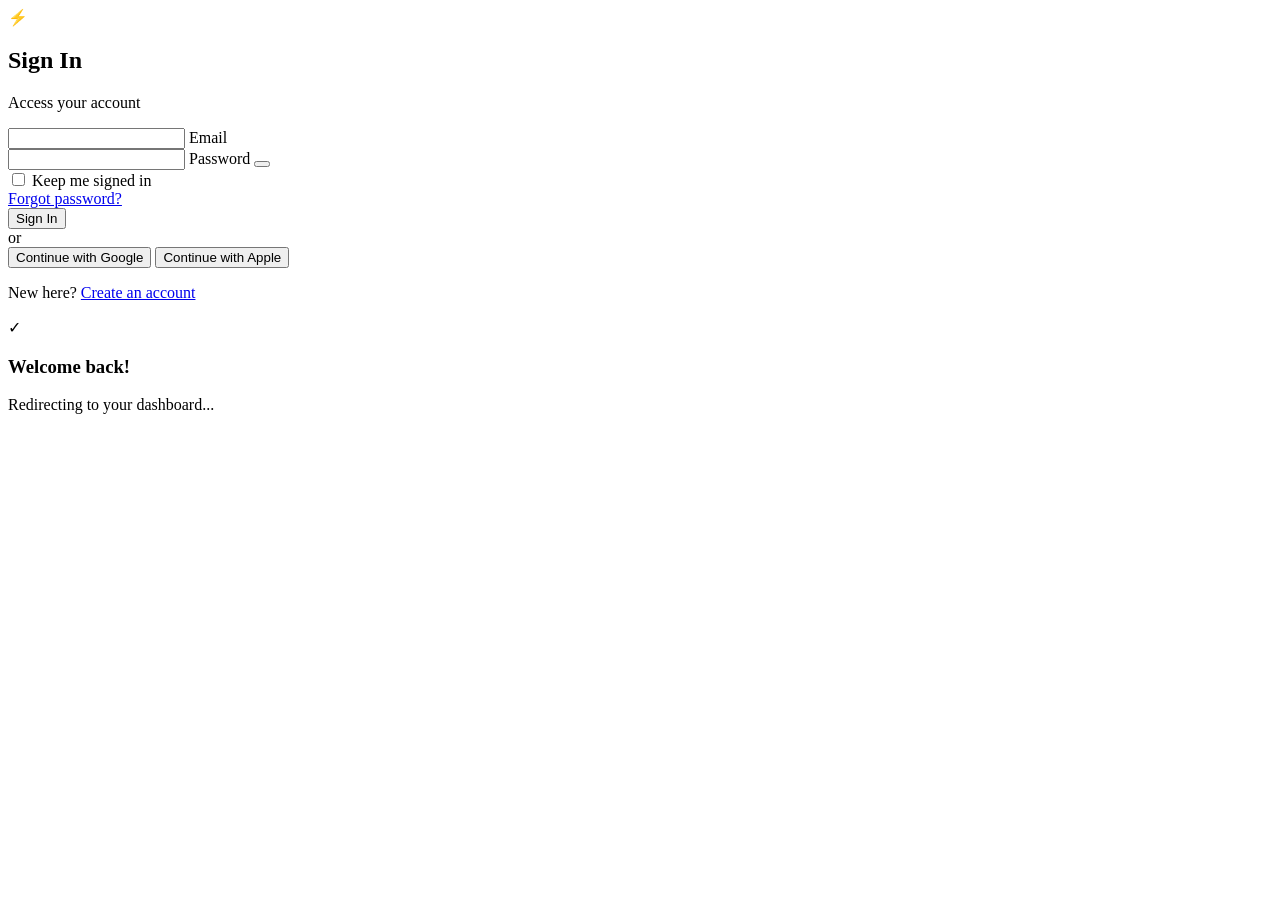
==== login/index.html @ f65e3085 "Create index.html" ====
<!DOCTYPE html>
<html lang="en">
<head>
    <meta charset="UTF-8">
    <meta name="viewport" content="width=device-width, initial-scale=1.0">
    <title>Neon Minimalist Login Form</title>
    <link rel="stylesheet" href="style.css">
</head>
<body>
    <div class="login-container">
        <div class="login-card">
            <div class="login-header">
                <div class="logo-icon">⚡</div>
                <h2>Sign In</h2>
                <p>Access your account</p>
            </div>
            
            <form class="login-form" id="loginForm" novalidate>
                <div class="form-group">
                    <div class="input-wrapper">
                        <input type="email" id="email" name="email" required autocomplete="email">
                        <label for="email">Email</label>
                        <span class="input-line"></span>
                    </div>
                    <span class="error-message" id="emailError"></span>
                </div>

                <div class="form-group">
                    <div class="input-wrapper password-wrapper">
                        <input type="password" id="password" name="password" required autocomplete="current-password">
                        <label for="password">Password</label>
                        <button type="button" class="password-toggle" id="passwordToggle" aria-label="Toggle password visibility">
                            <span class="toggle-icon"></span>
                        </button>
                        <span class="input-line"></span>
                    </div>
                    <span class="error-message" id="passwordError"></span>
                </div>

                <div class="form-options">
                    <div class="remember-wrapper">
                        <input type="checkbox" id="remember" name="remember">
                        <label for="remember" class="checkbox-label">
                            <span class="custom-checkbox"></span>
                            Keep me signed in
                        </label>
                    </div>
                    <a href="#" class="forgot-password">Forgot password?</a>
                </div>

                <button type="submit" class="login-btn btn">
                    <span class="btn-text">Sign In</span>
                    <span class="btn-loader"></span>
                    <span class="btn-glow"></span>
                </button>
            </form>

            <div class="divider">
                <span>or</span>
            </div>

            <div class="social-login">
                <button type="button" class="social-btn google-btn">
                    <span class="social-icon google-icon"></span>
                    <span>Continue with Google</span>
                </button>
                <button type="button" class="social-btn apple-btn">
                    <span class="social-icon apple-icon"></span>
                    <span>Continue with Apple</span>
                </button>
            </div>

            <div class="signup-link">
                <p>New here? <a href="#">Create an account</a></p>
            </div>

            <div class="success-message" id="successMessage">
                <div class="success-icon">✓</div>
                <h3>Welcome back!</h3>
                <p>Redirecting to your dashboard...</p>
            </div>
        </div>
        
        <div class="background-effects">
            <div class="glow-orb glow-orb-1"></div>
            <div class="glow-orb glow-orb-2"></div>
            <div class="glow-orb glow-orb-3"></div>
        </div>
    </div>

    <script src="../../shared/js/form-utils.js"></script>
    <script src="script.js"></script>
</body>
</html>
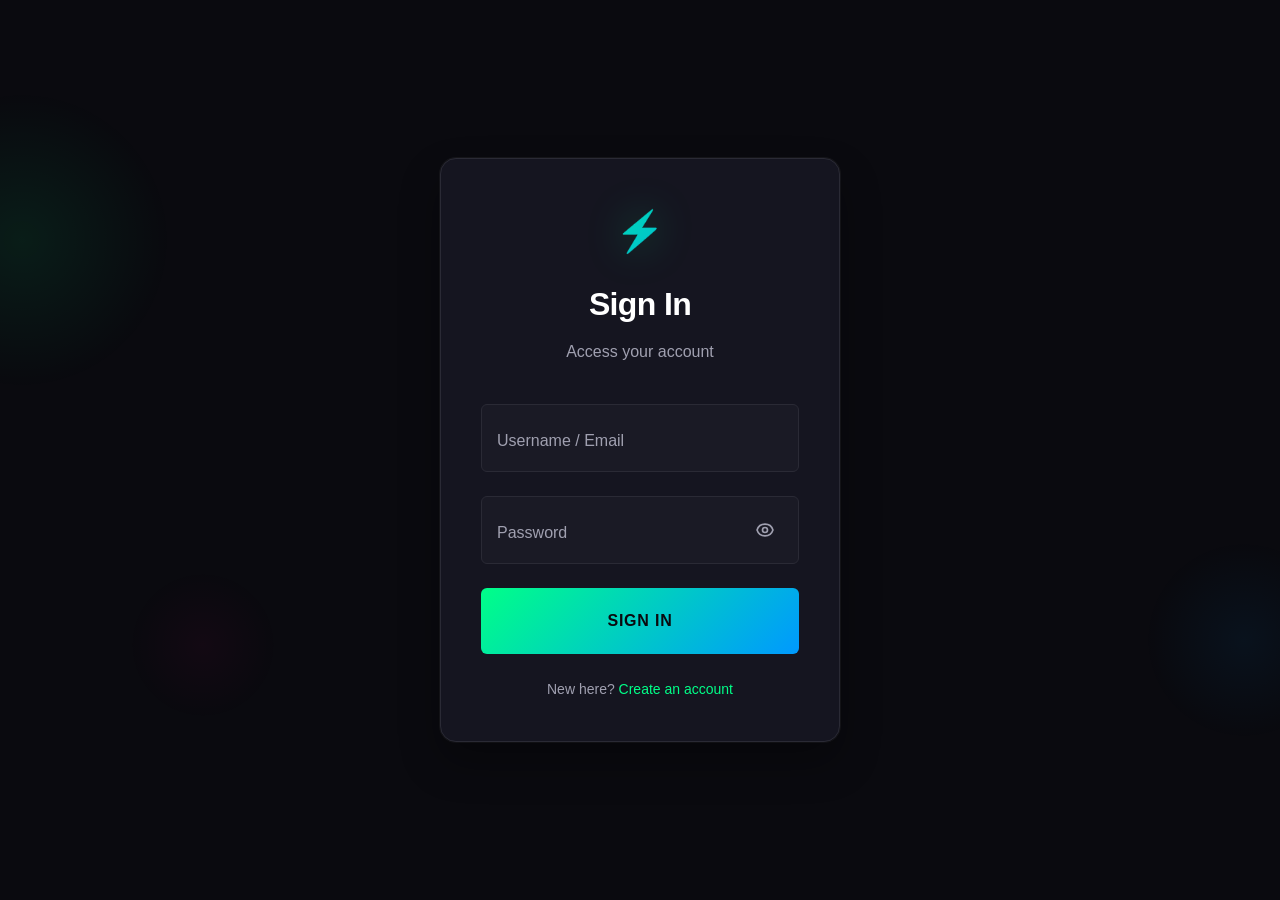
==== commit d94c75fe: "Update index.html" ====
--- a/login/index.html
+++ b/login/index.html
@@ -3,81 +3,104 @@
 <head>
     <meta charset="UTF-8">
     <meta name="viewport" content="width=device-width, initial-scale=1.0">
-    <title>Neon Minimalist Login Form</title>
+    <title>Neon Minimalist Login & Register Form</title>
     <link rel="stylesheet" href="style.css">
 </head>
 <body>
     <div class="login-container">
         <div class="login-card">
-            <div class="login-header">
-                <div class="logo-icon">⚡</div>
-                <h2>Sign In</h2>
-                <p>Access your account</p>
-            </div>
             
-            <form class="login-form" id="loginForm" novalidate>
-                <div class="form-group">
-                    <div class="input-wrapper">
-                        <input type="email" id="email" name="email" required autocomplete="email">
-                        <label for="email">Email</label>
-                        <span class="input-line"></span>
+            <div id="loginSection">
+                <div class="login-header">
+                    <div class="logo-icon">⚡</div>
+                    <h2>Sign In</h2>
+                    <p>Access your account</p>
+                </div>
+                
+                <form class="login-form" id="loginForm" novalidate>
+                    <div class="form-group">
+                        <div class="input-wrapper">
+                            <input type="text" id="email" name="email" required autocomplete="username">
+                            <label for="email">Username / Email</label>
+                            <span class="input-line"></span>
+                        </div>
                     </div>
-                    <span class="error-message" id="emailError"></span>
+
+                    <div class="form-group">
+                        <div class="input-wrapper password-wrapper">
+                            <input type="password" id="password" name="password" required autocomplete="current-password">
+                            <label for="password">Password</label>
+                            <button type="button" class="password-toggle" id="passwordToggle" aria-label="Toggle password visibility">
+                                <span class="toggle-icon"></span>
+                            </button>
+                            <span class="input-line"></span>
+                        </div>
+                    </div>
+
+                    <div id="loginAlert" style="color: #FF2E93; font-size: 0.9rem; margin-bottom: 15px; display: none; font-weight: bold;"></div>
+
+                    <button type="submit" class="login-btn">
+                        <span class="btn-text">Sign In</span>
+                        <span class="btn-loader"></span>
+                        <span class="btn-glow"></span>
+                    </button>
+                </form>
+
+                <div class="signup-link">
+                    <p>New here? <a href="#" onclick="switchForm('register')">Create an account</a></p>
                 </div>
-
-                <div class="form-group">
-                    <div class="input-wrapper password-wrapper">
-                        <input type="password" id="password" name="password" required autocomplete="current-password">
-                        <label for="password">Password</label>
-                        <button type="button" class="password-toggle" id="passwordToggle" aria-label="Toggle password visibility">
-                            <span class="toggle-icon"></span>
-                        </button>
-                        <span class="input-line"></span>
-                    </div>
-                    <span class="error-message" id="passwordError"></span>
-                </div>
-
-                <div class="form-options">
-                    <div class="remember-wrapper">
-                        <input type="checkbox" id="remember" name="remember">
-                        <label for="remember" class="checkbox-label">
-                            <span class="custom-checkbox"></span>
-                            Keep me signed in
-                        </label>
-                    </div>
-                    <a href="#" class="forgot-password">Forgot password?</a>
-                </div>
-
-                <button type="submit" class="login-btn btn">
-                    <span class="btn-text">Sign In</span>
-                    <span class="btn-loader"></span>
-                    <span class="btn-glow"></span>
-                </button>
-            </form>
-
-            <div class="divider">
-                <span>or</span>
             </div>
 
-            <div class="social-login">
-                <button type="button" class="social-btn google-btn">
-                    <span class="social-icon google-icon"></span>
-                    <span>Continue with Google</span>
-                </button>
-                <button type="button" class="social-btn apple-btn">
-                    <span class="social-icon apple-icon"></span>
-                    <span>Continue with Apple</span>
-                </button>
-            </div>
+            <div id="registerSection" style="display: none;">
+                <div class="login-header">
+                    <div class="logo-icon">✨</div>
+                    <h2>Register</h2>
+                    <p>Create your cyber account</p>
+                </div>
+                
+                <form class="login-form" id="registerForm" novalidate>
+                    <div class="form-group">
+                        <div class="input-wrapper">
+                            <input type="text" id="regUsername" required autocomplete="off">
+                            <label for="regUsername">Username</label>
+                            <span class="input-line"></span>
+                        </div>
+                    </div>
 
-            <div class="signup-link">
-                <p>New here? <a href="#">Create an account</a></p>
+                    <div class="form-group">
+                        <div class="input-wrapper">
+                            <input type="email" id="regEmail" required autocomplete="off">
+                            <label for="regEmail">Email Address</label>
+                            <span class="input-line"></span>
+                        </div>
+                    </div>
+
+                    <div class="form-group">
+                        <div class="input-wrapper password-wrapper">
+                            <input type="password" id="regPassword" required autocomplete="off">
+                            <label for="regPassword">Password</label>
+                            <span class="input-line"></span>
+                        </div>
+                    </div>
+
+                    <div id="registerAlert" style="color: #FF2E93; font-size: 0.9rem; margin-bottom: 15px; display: none; font-weight: bold;"></div>
+
+                    <button type="submit" class="login-btn" style="background: linear-gradient(135deg, #00B2FF 0%, #0022FF 100%); box-shadow: 0 0 20px rgba(0, 178, 255, 0.4);">
+                        <span class="btn-text">Create Account</span>
+                        <span class="btn-loader"></span>
+                        <span class="btn-glow" style="background: rgba(0, 178, 255, 0.6);"></span>
+                    </button>
+                </form>
+
+                <div class="signup-link">
+                    <p>Already have an account? <a href="#" onclick="switchForm('login')">Sign In instead</a></p>
+                </div>
             </div>
 
             <div class="success-message" id="successMessage">
                 <div class="success-icon">✓</div>
-                <h3>Welcome back!</h3>
-                <p>Redirecting to your dashboard...</p>
+                <h3 id="successTitle">Welcome back!</h3>
+                <p id="successSub">Redirecting to your dashboard...</p>
             </div>
         </div>
         
@@ -88,7 +111,6 @@
         </div>
     </div>
 
-    <script src="../../shared/js/form-utils.js"></script>
     <script src="script.js"></script>
 </body>
-</html>
+</html>
--- a/login/style.css
+++ b/login/style.css
@@ -0,0 +1,636 @@
+/* Neon Minimalist Login Form - Complete & Self-Contained */
+
+* {
+    margin: 0;
+    padding: 0;
+    box-sizing: border-box;
+}
+
+body {
+    font-family: 'Inter', -apple-system, BlinkMacSystemFont, 'Segoe UI', Roboto, sans-serif;
+    background: #0a0a0f;
+    min-height: 100vh;
+    display: flex;
+    align-items: center;
+    justify-content: center;
+    padding: 20px;
+    line-height: 1.6;
+    overflow: hidden;
+}
+
+.login-container {
+    width: 100%;
+    max-width: 400px;
+    position: relative;
+    z-index: 10;
+}
+
+.login-card {
+    background: #151520;
+    border: 1px solid #2a2a35;
+    border-radius: 16px;
+    padding: 40px;
+    box-shadow: 
+        0 20px 40px rgba(0, 0, 0, 0.3),
+        0 0 0 1px rgba(255, 255, 255, 0.05);
+    position: relative;
+    backdrop-filter: blur(20px);
+    transition: all 0.3s cubic-bezier(0.4, 0, 0.2, 1);
+}
+
+.login-card::before {
+    content: '';
+    position: absolute;
+    top: 0;
+    left: 0;
+    right: 0;
+    height: 1px;
+    background: linear-gradient(90deg, transparent, #00ff88, transparent);
+    opacity: 0;
+    transition: opacity 0.3s cubic-bezier(0.4, 0, 0.2, 1);
+}
+
+.login-card:hover::before {
+    opacity: 1;
+}
+
+.login-card:hover {
+    box-shadow: 
+        0 20px 60px rgba(0, 0, 0, 0.4),
+        0 0 0 1px rgba(0, 255, 136, 0.1),
+        0 0 40px rgba(0, 255, 136, 0.1);
+    transform: translateY(-2px);
+}
+
+.login-header {
+    text-align: center;
+    margin-bottom: 40px;
+}
+
+.logo-icon {
+    font-size: 2.5rem;
+    margin-bottom: 16px;
+    background: linear-gradient(135deg, #00ff88, #0099ff);
+    -webkit-background-clip: text;
+    background-clip: text;
+    -webkit-text-fill-color: transparent;
+    filter: drop-shadow(0 0 20px rgba(0, 255, 136, 0.3));
+    animation: pulse 2s ease-in-out infinite alternate;
+}
+
+.login-header h2 {
+    color: #ffffff;
+    font-size: 2rem;
+    font-weight: 600;
+    margin-bottom: 8px;
+    letter-spacing: -0.02em;
+}
+
+.login-header p {
+    color: #a0a0b0;
+    font-size: 16px;
+    font-weight: 400;
+}
+
+/* Form Group & Input Styles */
+.form-group {
+    margin-bottom: 24px;
+    position: relative;
+}
+
+.input-wrapper {
+    position: relative;
+    margin-bottom: 24px;
+}
+
+.input-wrapper input {
+    width: 100%;
+    background: #1a1a25;
+    border: 1px solid #2a2a35;
+    border-radius: 6px;
+    padding: 24px 16px;
+    color: #ffffff;
+    font-size: 16px;
+    font-weight: 400;
+    transition: all 0.3s cubic-bezier(0.4, 0, 0.2, 1);
+    outline: none;
+}
+
+.input-wrapper input:focus {
+    border-color: #00ff88;
+    background: rgba(26, 26, 37, 0.8);
+    box-shadow: 
+        0 0 0 3px rgba(0, 255, 136, 0.1),
+        0 4px 20px rgba(0, 255, 136, 0.1);
+}
+
+.input-wrapper input:focus + label,
+.input-wrapper input:valid + label {
+    transform: translateY(-32px) translateX(4px) scale(0.85);
+    color: #00ff88;
+    font-weight: 500;
+}
+
+.input-wrapper label {
+    position: absolute;
+    left: 16px;
+    top: 24px;
+    color: #a0a0b0;
+    font-size: 16px;
+    font-weight: 400;
+    transition: all 0.3s cubic-bezier(0.4, 0, 0.2, 1);
+    pointer-events: none;
+    transform-origin: left top;
+}
+
+.input-line {
+    position: absolute;
+    bottom: 0;
+    left: 50%;
+    width: 0;
+    height: 2px;
+    background: linear-gradient(90deg, #00ff88, #0099ff);
+    transition: all 0.3s cubic-bezier(0.4, 0, 0.2, 1);
+    transform: translateX(-50%);
+    border-radius: 2px;
+}
+
+.input-wrapper input:focus ~ .input-line {
+    width: 100%;
+}
+
+/* Password Toggle */
+.password-wrapper input {
+    padding-right: 50px;
+}
+
+.password-toggle {
+    position: absolute;
+    right: 16px;
+    top: 50%;
+    transform: translateY(-50%);
+    background: none;
+    border: none;
+    cursor: pointer;
+    padding: 8px;
+    color: #a0a0b0;
+    transition: all 0.3s cubic-bezier(0.4, 0, 0.2, 1);
+    border-radius: 6px;
+}
+
+.password-toggle:hover {
+    color: #00ff88;
+    background: rgba(0, 255, 136, 0.1);
+}
+
+.toggle-icon {
+    display: block;
+    width: 20px;
+    height: 20px;
+    background-image: url("data:image/svg+xml,%3csvg xmlns='http://www.w3.org/2000/svg' fill='none' viewBox='0 0 24 24' stroke='%23a0a0b0' stroke-width='2'%3e%3cpath stroke-linecap='round' stroke-linejoin='round' d='M15 12a3 3 0 11-6 0 3 3 0 016 0z'/%3e%3cpath stroke-linecap='round' stroke-linejoin='round' d='M2.458 12C3.732 7.943 7.523 5 12 5c4.478 0 8.268 2.943 9.542 7-1.274 4.057-5.064 7-9.542 7-4.477 0-8.268-2.943-9.542-7z'/%3e%3c/svg%3e");
+    background-size: contain;
+    background-repeat: no-repeat;
+    background-position: center;
+    transition: all 0.3s cubic-bezier(0.4, 0, 0.2, 1);
+}
+
+.password-toggle:hover .toggle-icon {
+    background-image: url("data:image/svg+xml,%3csvg xmlns='http://www.w3.org/2000/svg' fill='none' viewBox='0 0 24 24' stroke='%2300ff88' stroke-width='2'%3e%3cpath stroke-linecap='round' stroke-linejoin='round' d='M15 12a3 3 0 11-6 0 3 3 0 016 0z'/%3e%3cpath stroke-linecap='round' stroke-linejoin='round' d='M2.458 12C3.732 7.943 7.523 5 12 5c4.478 0 8.268 2.943 9.542 7-1.274 4.057-5.064 7-9.542 7-4.477 0-8.268-2.943-9.542-7z'/%3e%3c/svg%3e");
+}
+
+.toggle-icon.show-password {
+    background-image: url("data:image/svg+xml,%3csvg xmlns='http://www.w3.org/2000/svg' fill='none' viewBox='0 0 24 24' stroke='%23a0a0b0' stroke-width='2'%3e%3cpath stroke-linecap='round' stroke-linejoin='round' d='M3.98 8.223A10.477 10.477 0 001.934 12C3.226 16.338 7.244 19.5 12 19.5c.993 0 1.953-.138 2.863-.395M6.228 6.228A10.45 10.45 0 0112 4.5c4.756 0 8.773 3.162 10.065 7.498a10.523 10.523 0 01-4.293 5.774M6.228 6.228L3 3m3.228 3.228l3.65 3.65m7.894 7.894L21 21m-3.228-3.228l-3.65-3.65m0 0a3 3 0 11-4.243-4.243m4.242 4.242L9.88 9.88'/%3e%3c/svg%3e");
+}
+
+/* Form Options */
+.form-options {
+    display: flex;
+    justify-content: space-between;
+    align-items: center;
+    margin-bottom: 32px;
+    flex-wrap: wrap;
+    gap: 16px;
+}
+
+.remember-wrapper {
+    display: flex;
+    align-items: center;
+    gap: 8px;
+    cursor: pointer;
+}
+
+.remember-wrapper input[type="checkbox"] {
+    display: none;
+}
+
+.custom-checkbox {
+    width: 16px;
+    height: 16px;
+    border: 2px solid #2a2a35;
+    border-radius: 3px;
+    display: flex;
+    align-items: center;
+    justify-content: center;
+    transition: all 0.3s cubic-bezier(0.4, 0, 0.2, 1);
+    position: relative;
+}
+
+.custom-checkbox::after {
+    content: '';
+    width: 8px;
+    height: 8px;
+    background: #00ff88;
+    border-radius: 1px;
+    transform: scale(0);
+    transition: transform 0.3s cubic-bezier(0.4, 0, 0.2, 1);
+}
+
+.remember-wrapper input[type="checkbox"]:checked + .checkbox-label .custom-checkbox {
+    border-color: #00ff88;
+    background: rgba(0, 255, 136, 0.1);
+    box-shadow: 0 0 10px rgba(0, 255, 136, 0.3);
+}
+
+.remember-wrapper input[type="checkbox"]:checked + .checkbox-label .custom-checkbox::after {
+    transform: scale(1);
+}
+
+.checkbox-label {
+    color: #a0a0b0;
+    font-size: 14px;
+    cursor: pointer;
+    user-select: none;
+    display: flex;
+    align-items: center;
+    gap: 8px;
+    transition: color 0.3s cubic-bezier(0.4, 0, 0.2, 1);
+}
+
+.remember-wrapper:hover .checkbox-label {
+    color: #ffffff;
+}
+
+.forgot-password {
+    color: #a0a0b0;
+    text-decoration: none;
+    font-size: 14px;
+    font-weight: 500;
+    transition: all 0.3s cubic-bezier(0.4, 0, 0.2, 1);
+    position: relative;
+}
+
+.forgot-password:hover {
+    color: #00ff88;
+}
+
+/* Neon Button */
+.login-btn {
+    width: 100%;
+    background: linear-gradient(135deg, #00ff88, #0099ff);
+    border: none;
+    border-radius: 6px;
+    padding: 24px 32px;
+    color: #0a0a0f;
+    font-size: 16px;
+    font-weight: 600;
+    cursor: pointer;
+    transition: all 0.3s cubic-bezier(0.4, 0, 0.2, 1);
+    position: relative;
+    overflow: hidden;
+    margin-bottom: 24px;
+    text-transform: uppercase;
+    letter-spacing: 0.05em;
+}
+
+.btn-glow {
+    position: absolute;
+    top: 0;
+    left: -100%;
+    width: 100%;
+    height: 100%;
+    background: linear-gradient(90deg, transparent, rgba(255, 255, 255, 0.3), transparent);
+    transition: left 0.5s cubic-bezier(0.4, 0, 0.2, 1);
+}
+
+.login-btn:hover {
+    transform: translateY(-1px);
+    box-shadow: 
+        0 10px 30px rgba(0, 255, 136, 0.3),
+        0 0 40px rgba(0, 255, 136, 0.2);
+}
+
+.login-btn:hover .btn-glow {
+    left: 100%;
+}
+
+.login-btn:active {
+    transform: translateY(0);
+}
+
+/* Loading State */
+.login-btn.loading {
+    pointer-events: none;
+}
+
+.btn-text {
+    transition: opacity 0.3s ease;
+}
+
+.btn-loader {
+    position: absolute;
+    top: 50%;
+    left: 50%;
+    transform: translate(-50%, -50%);
+    width: 20px;
+    height: 20px;
+    border: 2px solid transparent;
+    border-top: 2px solid #0a0a0f;
+    border-radius: 50%;
+    opacity: 0;
+    animation: spin 1s linear infinite;
+    transition: opacity 0.3s ease;
+}
+
+.login-btn.loading .btn-text {
+    opacity: 0;
+}
+
+.login-btn.loading .btn-loader {
+    opacity: 1;
+}
+
+/* Divider */
+.divider {
+    text-align: center;
+    margin: 32px 0 24px;
+    position: relative;
+}
+
+.divider::before {
+    content: '';
+    position: absolute;
+    top: 50%;
+    left: 0;
+    right: 0;
+    height: 1px;
+    background: linear-gradient(90deg, transparent, #2a2a35, transparent);
+    transform: translateY(-50%);
+}
+
+.divider span {
+    background: #151520;
+    color: #a0a0b0;
+    padding: 0 24px;
+    font-size: 14px;
+    text-transform: uppercase;
+    letter-spacing: 0.1em;
+    position: relative;
+    z-index: 1;
+}
+
+/* Social Login */
+.social-login {
+    display: flex;
+    flex-direction: column;
+    gap: 16px;
+    margin-bottom: 24px;
+}
+
+.social-btn {
+    background: #1a1a25;
+    border: 1px solid #2a2a35;
+    border-radius: 6px;
+    padding: 16px 24px;
+    color: #ffffff;
+    font-size: 14px;
+    font-weight: 500;
+    cursor: pointer;
+    transition: all 0.3s cubic-bezier(0.4, 0, 0.2, 1);
+    display: flex;
+    align-items: center;
+    justify-content: center;
+    gap: 16px;
+}
+
+.social-btn:hover {
+    background: rgba(26, 26, 37, 0.8);
+    border-color: #00ff88;
+    transform: translateY(-1px);
+    box-shadow: 0 4px 20px rgba(0, 255, 136, 0.1);
+}
+
+.social-icon {
+    width: 20px;
+    height: 20px;
+    background-size: contain;
+    background-repeat: no-repeat;
+    background-position: center;
+}
+
+.google-icon {
+    background-image: url("data:image/svg+xml,%3csvg xmlns='http://www.w3.org/2000/svg' viewBox='0 0 24 24'%3e%3cpath fill='%23ea4335' d='M22.56 12.25c0-.78-.07-1.53-.2-2.25H12v4.26h5.92c-.26 1.37-1.04 2.53-2.21 3.31v2.77h3.57c2.08-1.92 3.28-4.74 3.28-8.09z'/%3e%3cpath fill='%2334a853' d='M12 23c2.97 0 5.46-.98 7.28-2.66l-3.57-2.77c-.98.66-2.23 1.06-3.71 1.06-2.86 0-5.29-1.93-6.16-4.53H2.18v2.84C3.99 20.53 7.7 23 12 23z'/%3e%3cpath fill='%23fbbc05' d='M5.84 14.09c-.22-.66-.35-1.36-.35-2.09s.13-1.43.35-2.09V7.07H2.18C1.43 8.55 1 10.22 1 12s.43 3.45 1.18 4.93l2.85-2.22.81-.62z'/%3e%3cpath fill='%23ea4335' d='M12 5.38c1.62 0 3.06.56 4.21 1.64l3.15-3.15C17.45 2.09 14.97 1 12 1 7.7 1 3.99 3.47 2.18 7.07l3.66 2.84c.87-2.6 3.3-4.53 6.16-4.53z'/%3e%3c/svg%3e");
+}
+
+.apple-icon {
+    background-image: url("data:image/svg+xml,%3csvg xmlns='http://www.w3.org/2000/svg' viewBox='0 0 24 24' fill='white'%3e%3cpath d='M18.71 19.5c-.83 1.24-1.71 2.45-3.05 2.47-1.34.03-1.77-.79-3.29-.79-1.53 0-2 .77-3.27.82-1.31.05-2.3-1.32-3.14-2.53C4.25 17 2.94 12.45 4.7 9.39c.87-1.52 2.43-2.48 4.12-2.51 1.28-.02 2.5.87 3.29.87.78 0 2.26-1.07 3.81-.91.65.03 2.47.26 3.64 1.98-.09.06-2.17 1.28-2.15 3.81.03 3.02 2.65 4.03 2.68 4.04-.03.07-.42 1.44-1.38 2.83M13 3.5c.73-.83 1.94-1.46 2.94-1.5.13 1.17-.34 2.35-1.04 3.19-.69.85-1.83 1.51-2.95 1.42-.15-1.15.41-2.35 1.05-3.11z'/%3e%3c/svg%3e");
+}
+
+/* Signup Link */
+.signup-link {
+    text-align: center;
+}
+
+.signup-link p {
+    color: #a0a0b0;
+    font-size: 14px;
+}
+
+.signup-link a {
+    color: #00ff88;
+    text-decoration: none;
+    font-weight: 500;
+    transition: all 0.3s cubic-bezier(0.4, 0, 0.2, 1);
+}
+
+.signup-link a:hover {
+    color: #0099ff;
+    text-shadow: 0 0 10px rgba(0, 153, 255, 0.5);
+}
+
+/* Error States */
+.error-message {
+    color: #ff0080;
+    font-size: 12px;
+    font-weight: 500;
+    margin-top: 8px;
+    margin-left: 4px;
+    opacity: 0;
+    transform: translateY(-10px);
+    transition: all 0.3s cubic-bezier(0.4, 0, 0.2, 1);
+    background: rgba(255, 0, 128, 0.1);
+    padding: 4px 8px;
+    border-radius: 6px;
+    border: 1px solid rgba(255, 0, 128, 0.2);
+}
+
+.error-message.show {
+    opacity: 1;
+    transform: translateY(0);
+}
+
+.form-group.error .input-wrapper input {
+    border-color: #ff0080;
+    background: rgba(255, 0, 128, 0.05);
+    box-shadow: 0 0 0 3px rgba(255, 0, 128, 0.1);
+    animation: shake 0.5s ease-in-out;
+}
+
+/* Success Message */
+.success-message {
+    display: none;
+    text-align: center;
+    padding: 40px 24px;
+    opacity: 0;
+    transform: translateY(20px);
+    transition: all 0.5s cubic-bezier(0.4, 0, 0.2, 1);
+}
+
+.success-message.show {
+    display: block;
+    opacity: 1;
+    transform: translateY(0);
+}
+
+.success-icon {
+    width: 60px;
+    height: 60px;
+    background: linear-gradient(135deg, #00ff88, #0099ff);
+    border-radius: 50%;
+    display: flex;
+    align-items: center;
+    justify-content: center;
+    font-size: 24px;
+    color: #0a0a0f;
+    margin: 0 auto 24px;
+    animation: successPulse 0.6s cubic-bezier(0.68, -0.55, 0.265, 1.55);
+    box-shadow: 0 0 30px rgba(0, 255, 136, 0.5);
+}
+
+.success-message h3 {
+    color: #ffffff;
+    font-size: 1.5rem;
+    margin-bottom: 8px;
+}
+
+.success-message p {
+    color: #a0a0b0;
+    font-size: 16px;
+}
+
+/* Background Effects */
+.background-effects {
+    position: fixed;
+    top: 0;
+    left: 0;
+    width: 100%;
+    height: 100%;
+    pointer-events: none;
+    z-index: 1;
+}
+
+.glow-orb {
+    position: absolute;
+    border-radius: 50%;
+    background: radial-gradient(circle, rgba(0, 255, 136, 0.1), transparent 70%);
+    animation: float 6s ease-in-out infinite;
+}
+
+.glow-orb-1 {
+    width: 300px;
+    height: 300px;
+    top: 10%;
+    left: -10%;
+    background: radial-gradient(circle, rgba(0, 255, 136, 0.08), transparent 70%);
+    animation-delay: 0s;
+}
+
+.glow-orb-2 {
+    width: 200px;
+    height: 200px;
+    top: 60%;
+    right: -5%;
+    background: radial-gradient(circle, rgba(0, 153, 255, 0.06), transparent 70%);
+    animation-delay: -2s;
+}
+
+.glow-orb-3 {
+    width: 150px;
+    height: 150px;
+    bottom: 20%;
+    left: 10%;
+    background: radial-gradient(circle, rgba(255, 0, 128, 0.04), transparent 70%);
+    animation-delay: -4s;
+}
+
+/* Animations */
+@keyframes pulse {
+    from { filter: drop-shadow(0 0 20px rgba(0, 255, 136, 0.3)); }
+    to { filter: drop-shadow(0 0 30px rgba(0, 255, 136, 0.6)); }
+}
+
+@keyframes float {
+    0%, 100% { transform: translateY(0px) translateX(0px); }
+    33% { transform: translateY(-20px) translateX(10px); }
+    66% { transform: translateY(10px) translateX(-10px); }
+}
+
+@keyframes spin {
+    0% { transform: translate(-50%, -50%) rotate(0deg); }
+    100% { transform: translate(-50%, -50%) rotate(360deg); }
+}
+
+@keyframes shake {
+    0%, 100% { transform: translateX(0); }
+    25% { transform: translateX(-5px); }
+    75% { transform: translateX(5px); }
+}
+
+@keyframes successPulse {
+    0% { transform: scale(0); }
+    50% { transform: scale(1.1); }
+    100% { transform: scale(1); }
+}
+
+/* Mobile Responsive */
+@media (max-width: 480px) {
+    body {
+        padding: 10px;
+    }
+    
+    .login-card {
+        padding: 24px;
+        margin: 10px;
+    }
+    
+    .login-header h2 {
+        font-size: 1.75rem;
+    }
+    
+    .input-wrapper input {
+        padding: 16px;
+    }
+    
+    .password-wrapper input {
+        padding-right: 45px;
+    }
+    
+    .form-options {
+        flex-direction: column;
+        align-items: flex-start;
+        gap: 16px;
+    }
+    
+    .glow-orb {
+        opacity: 0.5;
+    }
+}
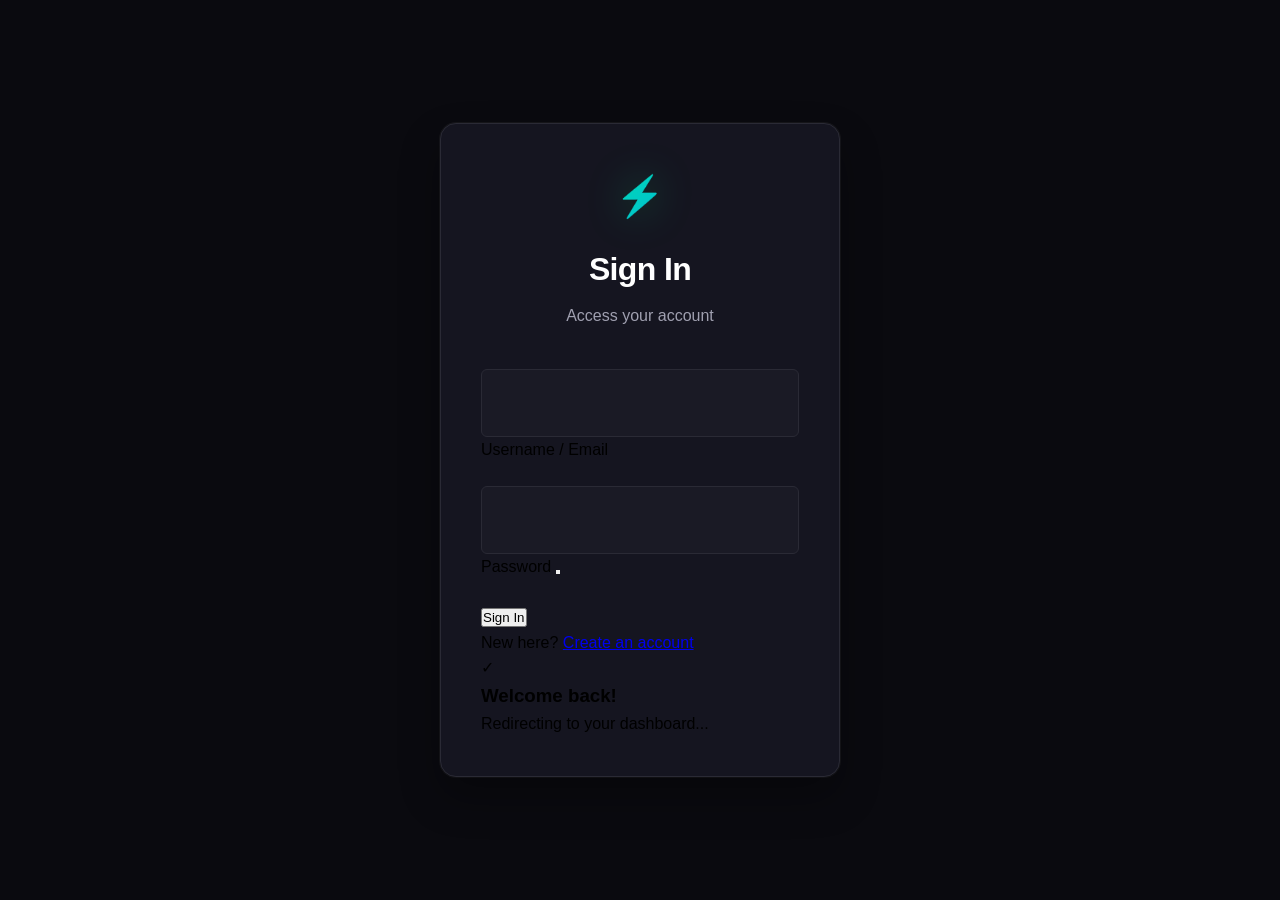
==== commit bdc0047c: "Update index.html" ====
--- a/login/index.html
+++ b/login/index.html
@@ -6,6 +6,8 @@
     <title>Neon Minimalist Login & Register Form</title>
     <link rel="stylesheet" href="style.css">
 </head>
+<link rel="stylesheet" href="style.css">
+<link rel="stylesheet" href="style.css?v=2">
 <body>
     <div class="login-container">
         <div class="login-card">
--- a/login/style.css
+++ b/login/style.css
@@ -1,4 +1,4 @@
-/* Neon Minimalist Login Form - Complete & Self-Contained */
+/* Neon Minimalist Login & Register Form - Complete & Self-Contained */
 
 * {
     margin: 0;
@@ -118,519 +118,4 @@
 
 .input-wrapper input:focus {
     border-color: #00ff88;
-    background: rgba(26, 26, 37, 0.8);
-    box-shadow: 
-        0 0 0 3px rgba(0, 255, 136, 0.1),
-        0 4px 20px rgba(0, 255, 136, 0.1);
-}
-
-.input-wrapper input:focus + label,
-.input-wrapper input:valid + label {
-    transform: translateY(-32px) translateX(4px) scale(0.85);
-    color: #00ff88;
-    font-weight: 500;
-}
-
-.input-wrapper label {
-    position: absolute;
-    left: 16px;
-    top: 24px;
-    color: #a0a0b0;
-    font-size: 16px;
-    font-weight: 400;
-    transition: all 0.3s cubic-bezier(0.4, 0, 0.2, 1);
-    pointer-events: none;
-    transform-origin: left top;
-}
-
-.input-line {
-    position: absolute;
-    bottom: 0;
-    left: 50%;
-    width: 0;
-    height: 2px;
-    background: linear-gradient(90deg, #00ff88, #0099ff);
-    transition: all 0.3s cubic-bezier(0.4, 0, 0.2, 1);
-    transform: translateX(-50%);
-    border-radius: 2px;
-}
-
-.input-wrapper input:focus ~ .input-line {
-    width: 100%;
-}
-
-/* Password Toggle */
-.password-wrapper input {
-    padding-right: 50px;
-}
-
-.password-toggle {
-    position: absolute;
-    right: 16px;
-    top: 50%;
-    transform: translateY(-50%);
-    background: none;
-    border: none;
-    cursor: pointer;
-    padding: 8px;
-    color: #a0a0b0;
-    transition: all 0.3s cubic-bezier(0.4, 0, 0.2, 1);
-    border-radius: 6px;
-}
-
-.password-toggle:hover {
-    color: #00ff88;
-    background: rgba(0, 255, 136, 0.1);
-}
-
-.toggle-icon {
-    display: block;
-    width: 20px;
-    height: 20px;
-    background-image: url("data:image/svg+xml,%3csvg xmlns='http://www.w3.org/2000/svg' fill='none' viewBox='0 0 24 24' stroke='%23a0a0b0' stroke-width='2'%3e%3cpath stroke-linecap='round' stroke-linejoin='round' d='M15 12a3 3 0 11-6 0 3 3 0 016 0z'/%3e%3cpath stroke-linecap='round' stroke-linejoin='round' d='M2.458 12C3.732 7.943 7.523 5 12 5c4.478 0 8.268 2.943 9.542 7-1.274 4.057-5.064 7-9.542 7-4.477 0-8.268-2.943-9.542-7z'/%3e%3c/svg%3e");
-    background-size: contain;
-    background-repeat: no-repeat;
-    background-position: center;
-    transition: all 0.3s cubic-bezier(0.4, 0, 0.2, 1);
-}
-
-.password-toggle:hover .toggle-icon {
-    background-image: url("data:image/svg+xml,%3csvg xmlns='http://www.w3.org/2000/svg' fill='none' viewBox='0 0 24 24' stroke='%2300ff88' stroke-width='2'%3e%3cpath stroke-linecap='round' stroke-linejoin='round' d='M15 12a3 3 0 11-6 0 3 3 0 016 0z'/%3e%3cpath stroke-linecap='round' stroke-linejoin='round' d='M2.458 12C3.732 7.943 7.523 5 12 5c4.478 0 8.268 2.943 9.542 7-1.274 4.057-5.064 7-9.542 7-4.477 0-8.268-2.943-9.542-7z'/%3e%3c/svg%3e");
-}
-
-.toggle-icon.show-password {
-    background-image: url("data:image/svg+xml,%3csvg xmlns='http://www.w3.org/2000/svg' fill='none' viewBox='0 0 24 24' stroke='%23a0a0b0' stroke-width='2'%3e%3cpath stroke-linecap='round' stroke-linejoin='round' d='M3.98 8.223A10.477 10.477 0 001.934 12C3.226 16.338 7.244 19.5 12 19.5c.993 0 1.953-.138 2.863-.395M6.228 6.228A10.45 10.45 0 0112 4.5c4.756 0 8.773 3.162 10.065 7.498a10.523 10.523 0 01-4.293 5.774M6.228 6.228L3 3m3.228 3.228l3.65 3.65m7.894 7.894L21 21m-3.228-3.228l-3.65-3.65m0 0a3 3 0 11-4.243-4.243m4.242 4.242L9.88 9.88'/%3e%3c/svg%3e");
-}
-
-/* Form Options */
-.form-options {
-    display: flex;
-    justify-content: space-between;
-    align-items: center;
-    margin-bottom: 32px;
-    flex-wrap: wrap;
-    gap: 16px;
-}
-
-.remember-wrapper {
-    display: flex;
-    align-items: center;
-    gap: 8px;
-    cursor: pointer;
-}
-
-.remember-wrapper input[type="checkbox"] {
-    display: none;
-}
-
-.custom-checkbox {
-    width: 16px;
-    height: 16px;
-    border: 2px solid #2a2a35;
-    border-radius: 3px;
-    display: flex;
-    align-items: center;
-    justify-content: center;
-    transition: all 0.3s cubic-bezier(0.4, 0, 0.2, 1);
-    position: relative;
-}
-
-.custom-checkbox::after {
-    content: '';
-    width: 8px;
-    height: 8px;
-    background: #00ff88;
-    border-radius: 1px;
-    transform: scale(0);
-    transition: transform 0.3s cubic-bezier(0.4, 0, 0.2, 1);
-}
-
-.remember-wrapper input[type="checkbox"]:checked + .checkbox-label .custom-checkbox {
-    border-color: #00ff88;
-    background: rgba(0, 255, 136, 0.1);
-    box-shadow: 0 0 10px rgba(0, 255, 136, 0.3);
-}
-
-.remember-wrapper input[type="checkbox"]:checked + .checkbox-label .custom-checkbox::after {
-    transform: scale(1);
-}
-
-.checkbox-label {
-    color: #a0a0b0;
-    font-size: 14px;
-    cursor: pointer;
-    user-select: none;
-    display: flex;
-    align-items: center;
-    gap: 8px;
-    transition: color 0.3s cubic-bezier(0.4, 0, 0.2, 1);
-}
-
-.remember-wrapper:hover .checkbox-label {
-    color: #ffffff;
-}
-
-.forgot-password {
-    color: #a0a0b0;
-    text-decoration: none;
-    font-size: 14px;
-    font-weight: 500;
-    transition: all 0.3s cubic-bezier(0.4, 0, 0.2, 1);
-    position: relative;
-}
-
-.forgot-password:hover {
-    color: #00ff88;
-}
-
-/* Neon Button */
-.login-btn {
-    width: 100%;
-    background: linear-gradient(135deg, #00ff88, #0099ff);
-    border: none;
-    border-radius: 6px;
-    padding: 24px 32px;
-    color: #0a0a0f;
-    font-size: 16px;
-    font-weight: 600;
-    cursor: pointer;
-    transition: all 0.3s cubic-bezier(0.4, 0, 0.2, 1);
-    position: relative;
-    overflow: hidden;
-    margin-bottom: 24px;
-    text-transform: uppercase;
-    letter-spacing: 0.05em;
-}
-
-.btn-glow {
-    position: absolute;
-    top: 0;
-    left: -100%;
-    width: 100%;
-    height: 100%;
-    background: linear-gradient(90deg, transparent, rgba(255, 255, 255, 0.3), transparent);
-    transition: left 0.5s cubic-bezier(0.4, 0, 0.2, 1);
-}
-
-.login-btn:hover {
-    transform: translateY(-1px);
-    box-shadow: 
-        0 10px 30px rgba(0, 255, 136, 0.3),
-        0 0 40px rgba(0, 255, 136, 0.2);
-}
-
-.login-btn:hover .btn-glow {
-    left: 100%;
-}
-
-.login-btn:active {
-    transform: translateY(0);
-}
-
-/* Loading State */
-.login-btn.loading {
-    pointer-events: none;
-}
-
-.btn-text {
-    transition: opacity 0.3s ease;
-}
-
-.btn-loader {
-    position: absolute;
-    top: 50%;
-    left: 50%;
-    transform: translate(-50%, -50%);
-    width: 20px;
-    height: 20px;
-    border: 2px solid transparent;
-    border-top: 2px solid #0a0a0f;
-    border-radius: 50%;
-    opacity: 0;
-    animation: spin 1s linear infinite;
-    transition: opacity 0.3s ease;
-}
-
-.login-btn.loading .btn-text {
-    opacity: 0;
-}
-
-.login-btn.loading .btn-loader {
-    opacity: 1;
-}
-
-/* Divider */
-.divider {
-    text-align: center;
-    margin: 32px 0 24px;
-    position: relative;
-}
-
-.divider::before {
-    content: '';
-    position: absolute;
-    top: 50%;
-    left: 0;
-    right: 0;
-    height: 1px;
-    background: linear-gradient(90deg, transparent, #2a2a35, transparent);
-    transform: translateY(-50%);
-}
-
-.divider span {
-    background: #151520;
-    color: #a0a0b0;
-    padding: 0 24px;
-    font-size: 14px;
-    text-transform: uppercase;
-    letter-spacing: 0.1em;
-    position: relative;
-    z-index: 1;
-}
-
-/* Social Login */
-.social-login {
-    display: flex;
-    flex-direction: column;
-    gap: 16px;
-    margin-bottom: 24px;
-}
-
-.social-btn {
-    background: #1a1a25;
-    border: 1px solid #2a2a35;
-    border-radius: 6px;
-    padding: 16px 24px;
-    color: #ffffff;
-    font-size: 14px;
-    font-weight: 500;
-    cursor: pointer;
-    transition: all 0.3s cubic-bezier(0.4, 0, 0.2, 1);
-    display: flex;
-    align-items: center;
-    justify-content: center;
-    gap: 16px;
-}
-
-.social-btn:hover {
-    background: rgba(26, 26, 37, 0.8);
-    border-color: #00ff88;
-    transform: translateY(-1px);
-    box-shadow: 0 4px 20px rgba(0, 255, 136, 0.1);
-}
-
-.social-icon {
-    width: 20px;
-    height: 20px;
-    background-size: contain;
-    background-repeat: no-repeat;
-    background-position: center;
-}
-
-.google-icon {
-    background-image: url("data:image/svg+xml,%3csvg xmlns='http://www.w3.org/2000/svg' viewBox='0 0 24 24'%3e%3cpath fill='%23ea4335' d='M22.56 12.25c0-.78-.07-1.53-.2-2.25H12v4.26h5.92c-.26 1.37-1.04 2.53-2.21 3.31v2.77h3.57c2.08-1.92 3.28-4.74 3.28-8.09z'/%3e%3cpath fill='%2334a853' d='M12 23c2.97 0 5.46-.98 7.28-2.66l-3.57-2.77c-.98.66-2.23 1.06-3.71 1.06-2.86 0-5.29-1.93-6.16-4.53H2.18v2.84C3.99 20.53 7.7 23 12 23z'/%3e%3cpath fill='%23fbbc05' d='M5.84 14.09c-.22-.66-.35-1.36-.35-2.09s.13-1.43.35-2.09V7.07H2.18C1.43 8.55 1 10.22 1 12s.43 3.45 1.18 4.93l2.85-2.22.81-.62z'/%3e%3cpath fill='%23ea4335' d='M12 5.38c1.62 0 3.06.56 4.21 1.64l3.15-3.15C17.45 2.09 14.97 1 12 1 7.7 1 3.99 3.47 2.18 7.07l3.66 2.84c.87-2.6 3.3-4.53 6.16-4.53z'/%3e%3c/svg%3e");
-}
-
-.apple-icon {
-    background-image: url("data:image/svg+xml,%3csvg xmlns='http://www.w3.org/2000/svg' viewBox='0 0 24 24' fill='white'%3e%3cpath d='M18.71 19.5c-.83 1.24-1.71 2.45-3.05 2.47-1.34.03-1.77-.79-3.29-.79-1.53 0-2 .77-3.27.82-1.31.05-2.3-1.32-3.14-2.53C4.25 17 2.94 12.45 4.7 9.39c.87-1.52 2.43-2.48 4.12-2.51 1.28-.02 2.5.87 3.29.87.78 0 2.26-1.07 3.81-.91.65.03 2.47.26 3.64 1.98-.09.06-2.17 1.28-2.15 3.81.03 3.02 2.65 4.03 2.68 4.04-.03.07-.42 1.44-1.38 2.83M13 3.5c.73-.83 1.94-1.46 2.94-1.5.13 1.17-.34 2.35-1.04 3.19-.69.85-1.83 1.51-2.95 1.42-.15-1.15.41-2.35 1.05-3.11z'/%3e%3c/svg%3e");
-}
-
-/* Signup Link */
-.signup-link {
-    text-align: center;
-}
-
-.signup-link p {
-    color: #a0a0b0;
-    font-size: 14px;
-}
-
-.signup-link a {
-    color: #00ff88;
-    text-decoration: none;
-    font-weight: 500;
-    transition: all 0.3s cubic-bezier(0.4, 0, 0.2, 1);
-}
-
-.signup-link a:hover {
-    color: #0099ff;
-    text-shadow: 0 0 10px rgba(0, 153, 255, 0.5);
-}
-
-/* Error States */
-.error-message {
-    color: #ff0080;
-    font-size: 12px;
-    font-weight: 500;
-    margin-top: 8px;
-    margin-left: 4px;
-    opacity: 0;
-    transform: translateY(-10px);
-    transition: all 0.3s cubic-bezier(0.4, 0, 0.2, 1);
-    background: rgba(255, 0, 128, 0.1);
-    padding: 4px 8px;
-    border-radius: 6px;
-    border: 1px solid rgba(255, 0, 128, 0.2);
-}
-
-.error-message.show {
-    opacity: 1;
-    transform: translateY(0);
-}
-
-.form-group.error .input-wrapper input {
-    border-color: #ff0080;
-    background: rgba(255, 0, 128, 0.05);
-    box-shadow: 0 0 0 3px rgba(255, 0, 128, 0.1);
-    animation: shake 0.5s ease-in-out;
-}
-
-/* Success Message */
-.success-message {
-    display: none;
-    text-align: center;
-    padding: 40px 24px;
-    opacity: 0;
-    transform: translateY(20px);
-    transition: all 0.5s cubic-bezier(0.4, 0, 0.2, 1);
-}
-
-.success-message.show {
-    display: block;
-    opacity: 1;
-    transform: translateY(0);
-}
-
-.success-icon {
-    width: 60px;
-    height: 60px;
-    background: linear-gradient(135deg, #00ff88, #0099ff);
-    border-radius: 50%;
-    display: flex;
-    align-items: center;
-    justify-content: center;
-    font-size: 24px;
-    color: #0a0a0f;
-    margin: 0 auto 24px;
-    animation: successPulse 0.6s cubic-bezier(0.68, -0.55, 0.265, 1.55);
-    box-shadow: 0 0 30px rgba(0, 255, 136, 0.5);
-}
-
-.success-message h3 {
-    color: #ffffff;
-    font-size: 1.5rem;
-    margin-bottom: 8px;
-}
-
-.success-message p {
-    color: #a0a0b0;
-    font-size: 16px;
-}
-
-/* Background Effects */
-.background-effects {
-    position: fixed;
-    top: 0;
-    left: 0;
-    width: 100%;
-    height: 100%;
-    pointer-events: none;
-    z-index: 1;
-}
-
-.glow-orb {
-    position: absolute;
-    border-radius: 50%;
-    background: radial-gradient(circle, rgba(0, 255, 136, 0.1), transparent 70%);
-    animation: float 6s ease-in-out infinite;
-}
-
-.glow-orb-1 {
-    width: 300px;
-    height: 300px;
-    top: 10%;
-    left: -10%;
-    background: radial-gradient(circle, rgba(0, 255, 136, 0.08), transparent 70%);
-    animation-delay: 0s;
-}
-
-.glow-orb-2 {
-    width: 200px;
-    height: 200px;
-    top: 60%;
-    right: -5%;
-    background: radial-gradient(circle, rgba(0, 153, 255, 0.06), transparent 70%);
-    animation-delay: -2s;
-}
-
-.glow-orb-3 {
-    width: 150px;
-    height: 150px;
-    bottom: 20%;
-    left: 10%;
-    background: radial-gradient(circle, rgba(255, 0, 128, 0.04), transparent 70%);
-    animation-delay: -4s;
-}
-
-/* Animations */
-@keyframes pulse {
-    from { filter: drop-shadow(0 0 20px rgba(0, 255, 136, 0.3)); }
-    to { filter: drop-shadow(0 0 30px rgba(0, 255, 136, 0.6)); }
-}
-
-@keyframes float {
-    0%, 100% { transform: translateY(0px) translateX(0px); }
-    33% { transform: translateY(-20px) translateX(10px); }
-    66% { transform: translateY(10px) translateX(-10px); }
-}
-
-@keyframes spin {
-    0% { transform: translate(-50%, -50%) rotate(0deg); }
-    100% { transform: translate(-50%, -50%) rotate(360deg); }
-}
-
-@keyframes shake {
-    0%, 100% { transform: translateX(0); }
-    25% { transform: translateX(-5px); }
-    75% { transform: translateX(5px); }
-}
-
-@keyframes successPulse {
-    0% { transform: scale(0); }
-    50% { transform: scale(1.1); }
-    100% { transform: scale(1); }
-}
-
-/* Mobile Responsive */
-@media (max-width: 480px) {
-    body {
-        padding: 10px;
-    }
-    
-    .login-card {
-        padding: 24px;
-        margin: 10px;
-    }
-    
-    .login-header h2 {
-        font-size: 1.75rem;
-    }
-    
-    .input-wrapper input {
-        padding: 16px;
-    }
-    
-    .password-wrapper input {
-        padding-right: 45px;
-    }
-    
-    .form-options {
-        flex-direction: column;
-        align-items: flex-start;
-        gap: 16px;
-    }
-    
-    .glow-orb {
-        opacity: 0.5;
-    }
-}
+    background: rgba
--- a/login/style.css
+++ b/login/style.css
@@ -1,4 +1,4 @@
-/* Neon Minimalist Login Form - Complete & Self-Contained */
+/* Neon Minimalist Login & Register Form - Complete & Self-Contained */
 
 * {
     margin: 0;
@@ -118,519 +118,4 @@
 
 .input-wrapper input:focus {
     border-color: #00ff88;
-    background: rgba(26, 26, 37, 0.8);
-    box-shadow: 
-        0 0 0 3px rgba(0, 255, 136, 0.1),
-        0 4px 20px rgba(0, 255, 136, 0.1);
-}
-
-.input-wrapper input:focus + label,
-.input-wrapper input:valid + label {
-    transform: translateY(-32px) translateX(4px) scale(0.85);
-    color: #00ff88;
-    font-weight: 500;
-}
-
-.input-wrapper label {
-    position: absolute;
-    left: 16px;
-    top: 24px;
-    color: #a0a0b0;
-    font-size: 16px;
-    font-weight: 400;
-    transition: all 0.3s cubic-bezier(0.4, 0, 0.2, 1);
-    pointer-events: none;
-    transform-origin: left top;
-}
-
-.input-line {
-    position: absolute;
-    bottom: 0;
-    left: 50%;
-    width: 0;
-    height: 2px;
-    background: linear-gradient(90deg, #00ff88, #0099ff);
-    transition: all 0.3s cubic-bezier(0.4, 0, 0.2, 1);
-    transform: translateX(-50%);
-    border-radius: 2px;
-}
-
-.input-wrapper input:focus ~ .input-line {
-    width: 100%;
-}
-
-/* Password Toggle */
-.password-wrapper input {
-    padding-right: 50px;
-}
-
-.password-toggle {
-    position: absolute;
-    right: 16px;
-    top: 50%;
-    transform: translateY(-50%);
-    background: none;
-    border: none;
-    cursor: pointer;
-    padding: 8px;
-    color: #a0a0b0;
-    transition: all 0.3s cubic-bezier(0.4, 0, 0.2, 1);
-    border-radius: 6px;
-}
-
-.password-toggle:hover {
-    color: #00ff88;
-    background: rgba(0, 255, 136, 0.1);
-}
-
-.toggle-icon {
-    display: block;
-    width: 20px;
-    height: 20px;
-    background-image: url("data:image/svg+xml,%3csvg xmlns='http://www.w3.org/2000/svg' fill='none' viewBox='0 0 24 24' stroke='%23a0a0b0' stroke-width='2'%3e%3cpath stroke-linecap='round' stroke-linejoin='round' d='M15 12a3 3 0 11-6 0 3 3 0 016 0z'/%3e%3cpath stroke-linecap='round' stroke-linejoin='round' d='M2.458 12C3.732 7.943 7.523 5 12 5c4.478 0 8.268 2.943 9.542 7-1.274 4.057-5.064 7-9.542 7-4.477 0-8.268-2.943-9.542-7z'/%3e%3c/svg%3e");
-    background-size: contain;
-    background-repeat: no-repeat;
-    background-position: center;
-    transition: all 0.3s cubic-bezier(0.4, 0, 0.2, 1);
-}
-
-.password-toggle:hover .toggle-icon {
-    background-image: url("data:image/svg+xml,%3csvg xmlns='http://www.w3.org/2000/svg' fill='none' viewBox='0 0 24 24' stroke='%2300ff88' stroke-width='2'%3e%3cpath stroke-linecap='round' stroke-linejoin='round' d='M15 12a3 3 0 11-6 0 3 3 0 016 0z'/%3e%3cpath stroke-linecap='round' stroke-linejoin='round' d='M2.458 12C3.732 7.943 7.523 5 12 5c4.478 0 8.268 2.943 9.542 7-1.274 4.057-5.064 7-9.542 7-4.477 0-8.268-2.943-9.542-7z'/%3e%3c/svg%3e");
-}
-
-.toggle-icon.show-password {
-    background-image: url("data:image/svg+xml,%3csvg xmlns='http://www.w3.org/2000/svg' fill='none' viewBox='0 0 24 24' stroke='%23a0a0b0' stroke-width='2'%3e%3cpath stroke-linecap='round' stroke-linejoin='round' d='M3.98 8.223A10.477 10.477 0 001.934 12C3.226 16.338 7.244 19.5 12 19.5c.993 0 1.953-.138 2.863-.395M6.228 6.228A10.45 10.45 0 0112 4.5c4.756 0 8.773 3.162 10.065 7.498a10.523 10.523 0 01-4.293 5.774M6.228 6.228L3 3m3.228 3.228l3.65 3.65m7.894 7.894L21 21m-3.228-3.228l-3.65-3.65m0 0a3 3 0 11-4.243-4.243m4.242 4.242L9.88 9.88'/%3e%3c/svg%3e");
-}
-
-/* Form Options */
-.form-options {
-    display: flex;
-    justify-content: space-between;
-    align-items: center;
-    margin-bottom: 32px;
-    flex-wrap: wrap;
-    gap: 16px;
-}
-
-.remember-wrapper {
-    display: flex;
-    align-items: center;
-    gap: 8px;
-    cursor: pointer;
-}
-
-.remember-wrapper input[type="checkbox"] {
-    display: none;
-}
-
-.custom-checkbox {
-    width: 16px;
-    height: 16px;
-    border: 2px solid #2a2a35;
-    border-radius: 3px;
-    display: flex;
-    align-items: center;
-    justify-content: center;
-    transition: all 0.3s cubic-bezier(0.4, 0, 0.2, 1);
-    position: relative;
-}
-
-.custom-checkbox::after {
-    content: '';
-    width: 8px;
-    height: 8px;
-    background: #00ff88;
-    border-radius: 1px;
-    transform: scale(0);
-    transition: transform 0.3s cubic-bezier(0.4, 0, 0.2, 1);
-}
-
-.remember-wrapper input[type="checkbox"]:checked + .checkbox-label .custom-checkbox {
-    border-color: #00ff88;
-    background: rgba(0, 255, 136, 0.1);
-    box-shadow: 0 0 10px rgba(0, 255, 136, 0.3);
-}
-
-.remember-wrapper input[type="checkbox"]:checked + .checkbox-label .custom-checkbox::after {
-    transform: scale(1);
-}
-
-.checkbox-label {
-    color: #a0a0b0;
-    font-size: 14px;
-    cursor: pointer;
-    user-select: none;
-    display: flex;
-    align-items: center;
-    gap: 8px;
-    transition: color 0.3s cubic-bezier(0.4, 0, 0.2, 1);
-}
-
-.remember-wrapper:hover .checkbox-label {
-    color: #ffffff;
-}
-
-.forgot-password {
-    color: #a0a0b0;
-    text-decoration: none;
-    font-size: 14px;
-    font-weight: 500;
-    transition: all 0.3s cubic-bezier(0.4, 0, 0.2, 1);
-    position: relative;
-}
-
-.forgot-password:hover {
-    color: #00ff88;
-}
-
-/* Neon Button */
-.login-btn {
-    width: 100%;
-    background: linear-gradient(135deg, #00ff88, #0099ff);
-    border: none;
-    border-radius: 6px;
-    padding: 24px 32px;
-    color: #0a0a0f;
-    font-size: 16px;
-    font-weight: 600;
-    cursor: pointer;
-    transition: all 0.3s cubic-bezier(0.4, 0, 0.2, 1);
-    position: relative;
-    overflow: hidden;
-    margin-bottom: 24px;
-    text-transform: uppercase;
-    letter-spacing: 0.05em;
-}
-
-.btn-glow {
-    position: absolute;
-    top: 0;
-    left: -100%;
-    width: 100%;
-    height: 100%;
-    background: linear-gradient(90deg, transparent, rgba(255, 255, 255, 0.3), transparent);
-    transition: left 0.5s cubic-bezier(0.4, 0, 0.2, 1);
-}
-
-.login-btn:hover {
-    transform: translateY(-1px);
-    box-shadow: 
-        0 10px 30px rgba(0, 255, 136, 0.3),
-        0 0 40px rgba(0, 255, 136, 0.2);
-}
-
-.login-btn:hover .btn-glow {
-    left: 100%;
-}
-
-.login-btn:active {
-    transform: translateY(0);
-}
-
-/* Loading State */
-.login-btn.loading {
-    pointer-events: none;
-}
-
-.btn-text {
-    transition: opacity 0.3s ease;
-}
-
-.btn-loader {
-    position: absolute;
-    top: 50%;
-    left: 50%;
-    transform: translate(-50%, -50%);
-    width: 20px;
-    height: 20px;
-    border: 2px solid transparent;
-    border-top: 2px solid #0a0a0f;
-    border-radius: 50%;
-    opacity: 0;
-    animation: spin 1s linear infinite;
-    transition: opacity 0.3s ease;
-}
-
-.login-btn.loading .btn-text {
-    opacity: 0;
-}
-
-.login-btn.loading .btn-loader {
-    opacity: 1;
-}
-
-/* Divider */
-.divider {
-    text-align: center;
-    margin: 32px 0 24px;
-    position: relative;
-}
-
-.divider::before {
-    content: '';
-    position: absolute;
-    top: 50%;
-    left: 0;
-    right: 0;
-    height: 1px;
-    background: linear-gradient(90deg, transparent, #2a2a35, transparent);
-    transform: translateY(-50%);
-}
-
-.divider span {
-    background: #151520;
-    color: #a0a0b0;
-    padding: 0 24px;
-    font-size: 14px;
-    text-transform: uppercase;
-    letter-spacing: 0.1em;
-    position: relative;
-    z-index: 1;
-}
-
-/* Social Login */
-.social-login {
-    display: flex;
-    flex-direction: column;
-    gap: 16px;
-    margin-bottom: 24px;
-}
-
-.social-btn {
-    background: #1a1a25;
-    border: 1px solid #2a2a35;
-    border-radius: 6px;
-    padding: 16px 24px;
-    color: #ffffff;
-    font-size: 14px;
-    font-weight: 500;
-    cursor: pointer;
-    transition: all 0.3s cubic-bezier(0.4, 0, 0.2, 1);
-    display: flex;
-    align-items: center;
-    justify-content: center;
-    gap: 16px;
-}
-
-.social-btn:hover {
-    background: rgba(26, 26, 37, 0.8);
-    border-color: #00ff88;
-    transform: translateY(-1px);
-    box-shadow: 0 4px 20px rgba(0, 255, 136, 0.1);
-}
-
-.social-icon {
-    width: 20px;
-    height: 20px;
-    background-size: contain;
-    background-repeat: no-repeat;
-    background-position: center;
-}
-
-.google-icon {
-    background-image: url("data:image/svg+xml,%3csvg xmlns='http://www.w3.org/2000/svg' viewBox='0 0 24 24'%3e%3cpath fill='%23ea4335' d='M22.56 12.25c0-.78-.07-1.53-.2-2.25H12v4.26h5.92c-.26 1.37-1.04 2.53-2.21 3.31v2.77h3.57c2.08-1.92 3.28-4.74 3.28-8.09z'/%3e%3cpath fill='%2334a853' d='M12 23c2.97 0 5.46-.98 7.28-2.66l-3.57-2.77c-.98.66-2.23 1.06-3.71 1.06-2.86 0-5.29-1.93-6.16-4.53H2.18v2.84C3.99 20.53 7.7 23 12 23z'/%3e%3cpath fill='%23fbbc05' d='M5.84 14.09c-.22-.66-.35-1.36-.35-2.09s.13-1.43.35-2.09V7.07H2.18C1.43 8.55 1 10.22 1 12s.43 3.45 1.18 4.93l2.85-2.22.81-.62z'/%3e%3cpath fill='%23ea4335' d='M12 5.38c1.62 0 3.06.56 4.21 1.64l3.15-3.15C17.45 2.09 14.97 1 12 1 7.7 1 3.99 3.47 2.18 7.07l3.66 2.84c.87-2.6 3.3-4.53 6.16-4.53z'/%3e%3c/svg%3e");
-}
-
-.apple-icon {
-    background-image: url("data:image/svg+xml,%3csvg xmlns='http://www.w3.org/2000/svg' viewBox='0 0 24 24' fill='white'%3e%3cpath d='M18.71 19.5c-.83 1.24-1.71 2.45-3.05 2.47-1.34.03-1.77-.79-3.29-.79-1.53 0-2 .77-3.27.82-1.31.05-2.3-1.32-3.14-2.53C4.25 17 2.94 12.45 4.7 9.39c.87-1.52 2.43-2.48 4.12-2.51 1.28-.02 2.5.87 3.29.87.78 0 2.26-1.07 3.81-.91.65.03 2.47.26 3.64 1.98-.09.06-2.17 1.28-2.15 3.81.03 3.02 2.65 4.03 2.68 4.04-.03.07-.42 1.44-1.38 2.83M13 3.5c.73-.83 1.94-1.46 2.94-1.5.13 1.17-.34 2.35-1.04 3.19-.69.85-1.83 1.51-2.95 1.42-.15-1.15.41-2.35 1.05-3.11z'/%3e%3c/svg%3e");
-}
-
-/* Signup Link */
-.signup-link {
-    text-align: center;
-}
-
-.signup-link p {
-    color: #a0a0b0;
-    font-size: 14px;
-}
-
-.signup-link a {
-    color: #00ff88;
-    text-decoration: none;
-    font-weight: 500;
-    transition: all 0.3s cubic-bezier(0.4, 0, 0.2, 1);
-}
-
-.signup-link a:hover {
-    color: #0099ff;
-    text-shadow: 0 0 10px rgba(0, 153, 255, 0.5);
-}
-
-/* Error States */
-.error-message {
-    color: #ff0080;
-    font-size: 12px;
-    font-weight: 500;
-    margin-top: 8px;
-    margin-left: 4px;
-    opacity: 0;
-    transform: translateY(-10px);
-    transition: all 0.3s cubic-bezier(0.4, 0, 0.2, 1);
-    background: rgba(255, 0, 128, 0.1);
-    padding: 4px 8px;
-    border-radius: 6px;
-    border: 1px solid rgba(255, 0, 128, 0.2);
-}
-
-.error-message.show {
-    opacity: 1;
-    transform: translateY(0);
-}
-
-.form-group.error .input-wrapper input {
-    border-color: #ff0080;
-    background: rgba(255, 0, 128, 0.05);
-    box-shadow: 0 0 0 3px rgba(255, 0, 128, 0.1);
-    animation: shake 0.5s ease-in-out;
-}
-
-/* Success Message */
-.success-message {
-    display: none;
-    text-align: center;
-    padding: 40px 24px;
-    opacity: 0;
-    transform: translateY(20px);
-    transition: all 0.5s cubic-bezier(0.4, 0, 0.2, 1);
-}
-
-.success-message.show {
-    display: block;
-    opacity: 1;
-    transform: translateY(0);
-}
-
-.success-icon {
-    width: 60px;
-    height: 60px;
-    background: linear-gradient(135deg, #00ff88, #0099ff);
-    border-radius: 50%;
-    display: flex;
-    align-items: center;
-    justify-content: center;
-    font-size: 24px;
-    color: #0a0a0f;
-    margin: 0 auto 24px;
-    animation: successPulse 0.6s cubic-bezier(0.68, -0.55, 0.265, 1.55);
-    box-shadow: 0 0 30px rgba(0, 255, 136, 0.5);
-}
-
-.success-message h3 {
-    color: #ffffff;
-    font-size: 1.5rem;
-    margin-bottom: 8px;
-}
-
-.success-message p {
-    color: #a0a0b0;
-    font-size: 16px;
-}
-
-/* Background Effects */
-.background-effects {
-    position: fixed;
-    top: 0;
-    left: 0;
-    width: 100%;
-    height: 100%;
-    pointer-events: none;
-    z-index: 1;
-}
-
-.glow-orb {
-    position: absolute;
-    border-radius: 50%;
-    background: radial-gradient(circle, rgba(0, 255, 136, 0.1), transparent 70%);
-    animation: float 6s ease-in-out infinite;
-}
-
-.glow-orb-1 {
-    width: 300px;
-    height: 300px;
-    top: 10%;
-    left: -10%;
-    background: radial-gradient(circle, rgba(0, 255, 136, 0.08), transparent 70%);
-    animation-delay: 0s;
-}
-
-.glow-orb-2 {
-    width: 200px;
-    height: 200px;
-    top: 60%;
-    right: -5%;
-    background: radial-gradient(circle, rgba(0, 153, 255, 0.06), transparent 70%);
-    animation-delay: -2s;
-}
-
-.glow-orb-3 {
-    width: 150px;
-    height: 150px;
-    bottom: 20%;
-    left: 10%;
-    background: radial-gradient(circle, rgba(255, 0, 128, 0.04), transparent 70%);
-    animation-delay: -4s;
-}
-
-/* Animations */
-@keyframes pulse {
-    from { filter: drop-shadow(0 0 20px rgba(0, 255, 136, 0.3)); }
-    to { filter: drop-shadow(0 0 30px rgba(0, 255, 136, 0.6)); }
-}
-
-@keyframes float {
-    0%, 100% { transform: translateY(0px) translateX(0px); }
-    33% { transform: translateY(-20px) translateX(10px); }
-    66% { transform: translateY(10px) translateX(-10px); }
-}
-
-@keyframes spin {
-    0% { transform: translate(-50%, -50%) rotate(0deg); }
-    100% { transform: translate(-50%, -50%) rotate(360deg); }
-}
-
-@keyframes shake {
-    0%, 100% { transform: translateX(0); }
-    25% { transform: translateX(-5px); }
-    75% { transform: translateX(5px); }
-}
-
-@keyframes successPulse {
-    0% { transform: scale(0); }
-    50% { transform: scale(1.1); }
-    100% { transform: scale(1); }
-}
-
-/* Mobile Responsive */
-@media (max-width: 480px) {
-    body {
-        padding: 10px;
-    }
-    
-    .login-card {
-        padding: 24px;
-        margin: 10px;
-    }
-    
-    .login-header h2 {
-        font-size: 1.75rem;
-    }
-    
-    .input-wrapper input {
-        padding: 16px;
-    }
-    
-    .password-wrapper input {
-        padding-right: 45px;
-    }
-    
-    .form-options {
-        flex-direction: column;
-        align-items: flex-start;
-        gap: 16px;
-    }
-    
-    .glow-orb {
-        opacity: 0.5;
-    }
-}
+    background: rgba
--- a/login/style.css
+++ b/login/style.css
@@ -1,4 +1,4 @@
-/* Neon Minimalist Login Form - Complete & Self-Contained */
+/* Neon Minimalist Login & Register Form - Complete & Self-Contained */
 
 * {
     margin: 0;
@@ -118,519 +118,4 @@
 
 .input-wrapper input:focus {
     border-color: #00ff88;
-    background: rgba(26, 26, 37, 0.8);
-    box-shadow: 
-        0 0 0 3px rgba(0, 255, 136, 0.1),
-        0 4px 20px rgba(0, 255, 136, 0.1);
-}
-
-.input-wrapper input:focus + label,
-.input-wrapper input:valid + label {
-    transform: translateY(-32px) translateX(4px) scale(0.85);
-    color: #00ff88;
-    font-weight: 500;
-}
-
-.input-wrapper label {
-    position: absolute;
-    left: 16px;
-    top: 24px;
-    color: #a0a0b0;
-    font-size: 16px;
-    font-weight: 400;
-    transition: all 0.3s cubic-bezier(0.4, 0, 0.2, 1);
-    pointer-events: none;
-    transform-origin: left top;
-}
-
-.input-line {
-    position: absolute;
-    bottom: 0;
-    left: 50%;
-    width: 0;
-    height: 2px;
-    background: linear-gradient(90deg, #00ff88, #0099ff);
-    transition: all 0.3s cubic-bezier(0.4, 0, 0.2, 1);
-    transform: translateX(-50%);
-    border-radius: 2px;
-}
-
-.input-wrapper input:focus ~ .input-line {
-    width: 100%;
-}
-
-/* Password Toggle */
-.password-wrapper input {
-    padding-right: 50px;
-}
-
-.password-toggle {
-    position: absolute;
-    right: 16px;
-    top: 50%;
-    transform: translateY(-50%);
-    background: none;
-    border: none;
-    cursor: pointer;
-    padding: 8px;
-    color: #a0a0b0;
-    transition: all 0.3s cubic-bezier(0.4, 0, 0.2, 1);
-    border-radius: 6px;
-}
-
-.password-toggle:hover {
-    color: #00ff88;
-    background: rgba(0, 255, 136, 0.1);
-}
-
-.toggle-icon {
-    display: block;
-    width: 20px;
-    height: 20px;
-    background-image: url("data:image/svg+xml,%3csvg xmlns='http://www.w3.org/2000/svg' fill='none' viewBox='0 0 24 24' stroke='%23a0a0b0' stroke-width='2'%3e%3cpath stroke-linecap='round' stroke-linejoin='round' d='M15 12a3 3 0 11-6 0 3 3 0 016 0z'/%3e%3cpath stroke-linecap='round' stroke-linejoin='round' d='M2.458 12C3.732 7.943 7.523 5 12 5c4.478 0 8.268 2.943 9.542 7-1.274 4.057-5.064 7-9.542 7-4.477 0-8.268-2.943-9.542-7z'/%3e%3c/svg%3e");
-    background-size: contain;
-    background-repeat: no-repeat;
-    background-position: center;
-    transition: all 0.3s cubic-bezier(0.4, 0, 0.2, 1);
-}
-
-.password-toggle:hover .toggle-icon {
-    background-image: url("data:image/svg+xml,%3csvg xmlns='http://www.w3.org/2000/svg' fill='none' viewBox='0 0 24 24' stroke='%2300ff88' stroke-width='2'%3e%3cpath stroke-linecap='round' stroke-linejoin='round' d='M15 12a3 3 0 11-6 0 3 3 0 016 0z'/%3e%3cpath stroke-linecap='round' stroke-linejoin='round' d='M2.458 12C3.732 7.943 7.523 5 12 5c4.478 0 8.268 2.943 9.542 7-1.274 4.057-5.064 7-9.542 7-4.477 0-8.268-2.943-9.542-7z'/%3e%3c/svg%3e");
-}
-
-.toggle-icon.show-password {
-    background-image: url("data:image/svg+xml,%3csvg xmlns='http://www.w3.org/2000/svg' fill='none' viewBox='0 0 24 24' stroke='%23a0a0b0' stroke-width='2'%3e%3cpath stroke-linecap='round' stroke-linejoin='round' d='M3.98 8.223A10.477 10.477 0 001.934 12C3.226 16.338 7.244 19.5 12 19.5c.993 0 1.953-.138 2.863-.395M6.228 6.228A10.45 10.45 0 0112 4.5c4.756 0 8.773 3.162 10.065 7.498a10.523 10.523 0 01-4.293 5.774M6.228 6.228L3 3m3.228 3.228l3.65 3.65m7.894 7.894L21 21m-3.228-3.228l-3.65-3.65m0 0a3 3 0 11-4.243-4.243m4.242 4.242L9.88 9.88'/%3e%3c/svg%3e");
-}
-
-/* Form Options */
-.form-options {
-    display: flex;
-    justify-content: space-between;
-    align-items: center;
-    margin-bottom: 32px;
-    flex-wrap: wrap;
-    gap: 16px;
-}
-
-.remember-wrapper {
-    display: flex;
-    align-items: center;
-    gap: 8px;
-    cursor: pointer;
-}
-
-.remember-wrapper input[type="checkbox"] {
-    display: none;
-}
-
-.custom-checkbox {
-    width: 16px;
-    height: 16px;
-    border: 2px solid #2a2a35;
-    border-radius: 3px;
-    display: flex;
-    align-items: center;
-    justify-content: center;
-    transition: all 0.3s cubic-bezier(0.4, 0, 0.2, 1);
-    position: relative;
-}
-
-.custom-checkbox::after {
-    content: '';
-    width: 8px;
-    height: 8px;
-    background: #00ff88;
-    border-radius: 1px;
-    transform: scale(0);
-    transition: transform 0.3s cubic-bezier(0.4, 0, 0.2, 1);
-}
-
-.remember-wrapper input[type="checkbox"]:checked + .checkbox-label .custom-checkbox {
-    border-color: #00ff88;
-    background: rgba(0, 255, 136, 0.1);
-    box-shadow: 0 0 10px rgba(0, 255, 136, 0.3);
-}
-
-.remember-wrapper input[type="checkbox"]:checked + .checkbox-label .custom-checkbox::after {
-    transform: scale(1);
-}
-
-.checkbox-label {
-    color: #a0a0b0;
-    font-size: 14px;
-    cursor: pointer;
-    user-select: none;
-    display: flex;
-    align-items: center;
-    gap: 8px;
-    transition: color 0.3s cubic-bezier(0.4, 0, 0.2, 1);
-}
-
-.remember-wrapper:hover .checkbox-label {
-    color: #ffffff;
-}
-
-.forgot-password {
-    color: #a0a0b0;
-    text-decoration: none;
-    font-size: 14px;
-    font-weight: 500;
-    transition: all 0.3s cubic-bezier(0.4, 0, 0.2, 1);
-    position: relative;
-}
-
-.forgot-password:hover {
-    color: #00ff88;
-}
-
-/* Neon Button */
-.login-btn {
-    width: 100%;
-    background: linear-gradient(135deg, #00ff88, #0099ff);
-    border: none;
-    border-radius: 6px;
-    padding: 24px 32px;
-    color: #0a0a0f;
-    font-size: 16px;
-    font-weight: 600;
-    cursor: pointer;
-    transition: all 0.3s cubic-bezier(0.4, 0, 0.2, 1);
-    position: relative;
-    overflow: hidden;
-    margin-bottom: 24px;
-    text-transform: uppercase;
-    letter-spacing: 0.05em;
-}
-
-.btn-glow {
-    position: absolute;
-    top: 0;
-    left: -100%;
-    width: 100%;
-    height: 100%;
-    background: linear-gradient(90deg, transparent, rgba(255, 255, 255, 0.3), transparent);
-    transition: left 0.5s cubic-bezier(0.4, 0, 0.2, 1);
-}
-
-.login-btn:hover {
-    transform: translateY(-1px);
-    box-shadow: 
-        0 10px 30px rgba(0, 255, 136, 0.3),
-        0 0 40px rgba(0, 255, 136, 0.2);
-}
-
-.login-btn:hover .btn-glow {
-    left: 100%;
-}
-
-.login-btn:active {
-    transform: translateY(0);
-}
-
-/* Loading State */
-.login-btn.loading {
-    pointer-events: none;
-}
-
-.btn-text {
-    transition: opacity 0.3s ease;
-}
-
-.btn-loader {
-    position: absolute;
-    top: 50%;
-    left: 50%;
-    transform: translate(-50%, -50%);
-    width: 20px;
-    height: 20px;
-    border: 2px solid transparent;
-    border-top: 2px solid #0a0a0f;
-    border-radius: 50%;
-    opacity: 0;
-    animation: spin 1s linear infinite;
-    transition: opacity 0.3s ease;
-}
-
-.login-btn.loading .btn-text {
-    opacity: 0;
-}
-
-.login-btn.loading .btn-loader {
-    opacity: 1;
-}
-
-/* Divider */
-.divider {
-    text-align: center;
-    margin: 32px 0 24px;
-    position: relative;
-}
-
-.divider::before {
-    content: '';
-    position: absolute;
-    top: 50%;
-    left: 0;
-    right: 0;
-    height: 1px;
-    background: linear-gradient(90deg, transparent, #2a2a35, transparent);
-    transform: translateY(-50%);
-}
-
-.divider span {
-    background: #151520;
-    color: #a0a0b0;
-    padding: 0 24px;
-    font-size: 14px;
-    text-transform: uppercase;
-    letter-spacing: 0.1em;
-    position: relative;
-    z-index: 1;
-}
-
-/* Social Login */
-.social-login {
-    display: flex;
-    flex-direction: column;
-    gap: 16px;
-    margin-bottom: 24px;
-}
-
-.social-btn {
-    background: #1a1a25;
-    border: 1px solid #2a2a35;
-    border-radius: 6px;
-    padding: 16px 24px;
-    color: #ffffff;
-    font-size: 14px;
-    font-weight: 500;
-    cursor: pointer;
-    transition: all 0.3s cubic-bezier(0.4, 0, 0.2, 1);
-    display: flex;
-    align-items: center;
-    justify-content: center;
-    gap: 16px;
-}
-
-.social-btn:hover {
-    background: rgba(26, 26, 37, 0.8);
-    border-color: #00ff88;
-    transform: translateY(-1px);
-    box-shadow: 0 4px 20px rgba(0, 255, 136, 0.1);
-}
-
-.social-icon {
-    width: 20px;
-    height: 20px;
-    background-size: contain;
-    background-repeat: no-repeat;
-    background-position: center;
-}
-
-.google-icon {
-    background-image: url("data:image/svg+xml,%3csvg xmlns='http://www.w3.org/2000/svg' viewBox='0 0 24 24'%3e%3cpath fill='%23ea4335' d='M22.56 12.25c0-.78-.07-1.53-.2-2.25H12v4.26h5.92c-.26 1.37-1.04 2.53-2.21 3.31v2.77h3.57c2.08-1.92 3.28-4.74 3.28-8.09z'/%3e%3cpath fill='%2334a853' d='M12 23c2.97 0 5.46-.98 7.28-2.66l-3.57-2.77c-.98.66-2.23 1.06-3.71 1.06-2.86 0-5.29-1.93-6.16-4.53H2.18v2.84C3.99 20.53 7.7 23 12 23z'/%3e%3cpath fill='%23fbbc05' d='M5.84 14.09c-.22-.66-.35-1.36-.35-2.09s.13-1.43.35-2.09V7.07H2.18C1.43 8.55 1 10.22 1 12s.43 3.45 1.18 4.93l2.85-2.22.81-.62z'/%3e%3cpath fill='%23ea4335' d='M12 5.38c1.62 0 3.06.56 4.21 1.64l3.15-3.15C17.45 2.09 14.97 1 12 1 7.7 1 3.99 3.47 2.18 7.07l3.66 2.84c.87-2.6 3.3-4.53 6.16-4.53z'/%3e%3c/svg%3e");
-}
-
-.apple-icon {
-    background-image: url("data:image/svg+xml,%3csvg xmlns='http://www.w3.org/2000/svg' viewBox='0 0 24 24' fill='white'%3e%3cpath d='M18.71 19.5c-.83 1.24-1.71 2.45-3.05 2.47-1.34.03-1.77-.79-3.29-.79-1.53 0-2 .77-3.27.82-1.31.05-2.3-1.32-3.14-2.53C4.25 17 2.94 12.45 4.7 9.39c.87-1.52 2.43-2.48 4.12-2.51 1.28-.02 2.5.87 3.29.87.78 0 2.26-1.07 3.81-.91.65.03 2.47.26 3.64 1.98-.09.06-2.17 1.28-2.15 3.81.03 3.02 2.65 4.03 2.68 4.04-.03.07-.42 1.44-1.38 2.83M13 3.5c.73-.83 1.94-1.46 2.94-1.5.13 1.17-.34 2.35-1.04 3.19-.69.85-1.83 1.51-2.95 1.42-.15-1.15.41-2.35 1.05-3.11z'/%3e%3c/svg%3e");
-}
-
-/* Signup Link */
-.signup-link {
-    text-align: center;
-}
-
-.signup-link p {
-    color: #a0a0b0;
-    font-size: 14px;
-}
-
-.signup-link a {
-    color: #00ff88;
-    text-decoration: none;
-    font-weight: 500;
-    transition: all 0.3s cubic-bezier(0.4, 0, 0.2, 1);
-}
-
-.signup-link a:hover {
-    color: #0099ff;
-    text-shadow: 0 0 10px rgba(0, 153, 255, 0.5);
-}
-
-/* Error States */
-.error-message {
-    color: #ff0080;
-    font-size: 12px;
-    font-weight: 500;
-    margin-top: 8px;
-    margin-left: 4px;
-    opacity: 0;
-    transform: translateY(-10px);
-    transition: all 0.3s cubic-bezier(0.4, 0, 0.2, 1);
-    background: rgba(255, 0, 128, 0.1);
-    padding: 4px 8px;
-    border-radius: 6px;
-    border: 1px solid rgba(255, 0, 128, 0.2);
-}
-
-.error-message.show {
-    opacity: 1;
-    transform: translateY(0);
-}
-
-.form-group.error .input-wrapper input {
-    border-color: #ff0080;
-    background: rgba(255, 0, 128, 0.05);
-    box-shadow: 0 0 0 3px rgba(255, 0, 128, 0.1);
-    animation: shake 0.5s ease-in-out;
-}
-
-/* Success Message */
-.success-message {
-    display: none;
-    text-align: center;
-    padding: 40px 24px;
-    opacity: 0;
-    transform: translateY(20px);
-    transition: all 0.5s cubic-bezier(0.4, 0, 0.2, 1);
-}
-
-.success-message.show {
-    display: block;
-    opacity: 1;
-    transform: translateY(0);
-}
-
-.success-icon {
-    width: 60px;
-    height: 60px;
-    background: linear-gradient(135deg, #00ff88, #0099ff);
-    border-radius: 50%;
-    display: flex;
-    align-items: center;
-    justify-content: center;
-    font-size: 24px;
-    color: #0a0a0f;
-    margin: 0 auto 24px;
-    animation: successPulse 0.6s cubic-bezier(0.68, -0.55, 0.265, 1.55);
-    box-shadow: 0 0 30px rgba(0, 255, 136, 0.5);
-}
-
-.success-message h3 {
-    color: #ffffff;
-    font-size: 1.5rem;
-    margin-bottom: 8px;
-}
-
-.success-message p {
-    color: #a0a0b0;
-    font-size: 16px;
-}
-
-/* Background Effects */
-.background-effects {
-    position: fixed;
-    top: 0;
-    left: 0;
-    width: 100%;
-    height: 100%;
-    pointer-events: none;
-    z-index: 1;
-}
-
-.glow-orb {
-    position: absolute;
-    border-radius: 50%;
-    background: radial-gradient(circle, rgba(0, 255, 136, 0.1), transparent 70%);
-    animation: float 6s ease-in-out infinite;
-}
-
-.glow-orb-1 {
-    width: 300px;
-    height: 300px;
-    top: 10%;
-    left: -10%;
-    background: radial-gradient(circle, rgba(0, 255, 136, 0.08), transparent 70%);
-    animation-delay: 0s;
-}
-
-.glow-orb-2 {
-    width: 200px;
-    height: 200px;
-    top: 60%;
-    right: -5%;
-    background: radial-gradient(circle, rgba(0, 153, 255, 0.06), transparent 70%);
-    animation-delay: -2s;
-}
-
-.glow-orb-3 {
-    width: 150px;
-    height: 150px;
-    bottom: 20%;
-    left: 10%;
-    background: radial-gradient(circle, rgba(255, 0, 128, 0.04), transparent 70%);
-    animation-delay: -4s;
-}
-
-/* Animations */
-@keyframes pulse {
-    from { filter: drop-shadow(0 0 20px rgba(0, 255, 136, 0.3)); }
-    to { filter: drop-shadow(0 0 30px rgba(0, 255, 136, 0.6)); }
-}
-
-@keyframes float {
-    0%, 100% { transform: translateY(0px) translateX(0px); }
-    33% { transform: translateY(-20px) translateX(10px); }
-    66% { transform: translateY(10px) translateX(-10px); }
-}
-
-@keyframes spin {
-    0% { transform: translate(-50%, -50%) rotate(0deg); }
-    100% { transform: translate(-50%, -50%) rotate(360deg); }
-}
-
-@keyframes shake {
-    0%, 100% { transform: translateX(0); }
-    25% { transform: translateX(-5px); }
-    75% { transform: translateX(5px); }
-}
-
-@keyframes successPulse {
-    0% { transform: scale(0); }
-    50% { transform: scale(1.1); }
-    100% { transform: scale(1); }
-}
-
-/* Mobile Responsive */
-@media (max-width: 480px) {
-    body {
-        padding: 10px;
-    }
-    
-    .login-card {
-        padding: 24px;
-        margin: 10px;
-    }
-    
-    .login-header h2 {
-        font-size: 1.75rem;
-    }
-    
-    .input-wrapper input {
-        padding: 16px;
-    }
-    
-    .password-wrapper input {
-        padding-right: 45px;
-    }
-    
-    .form-options {
-        flex-direction: column;
-        align-items: flex-start;
-        gap: 16px;
-    }
-    
-    .glow-orb {
-        opacity: 0.5;
-    }
-}
+    background: rgba
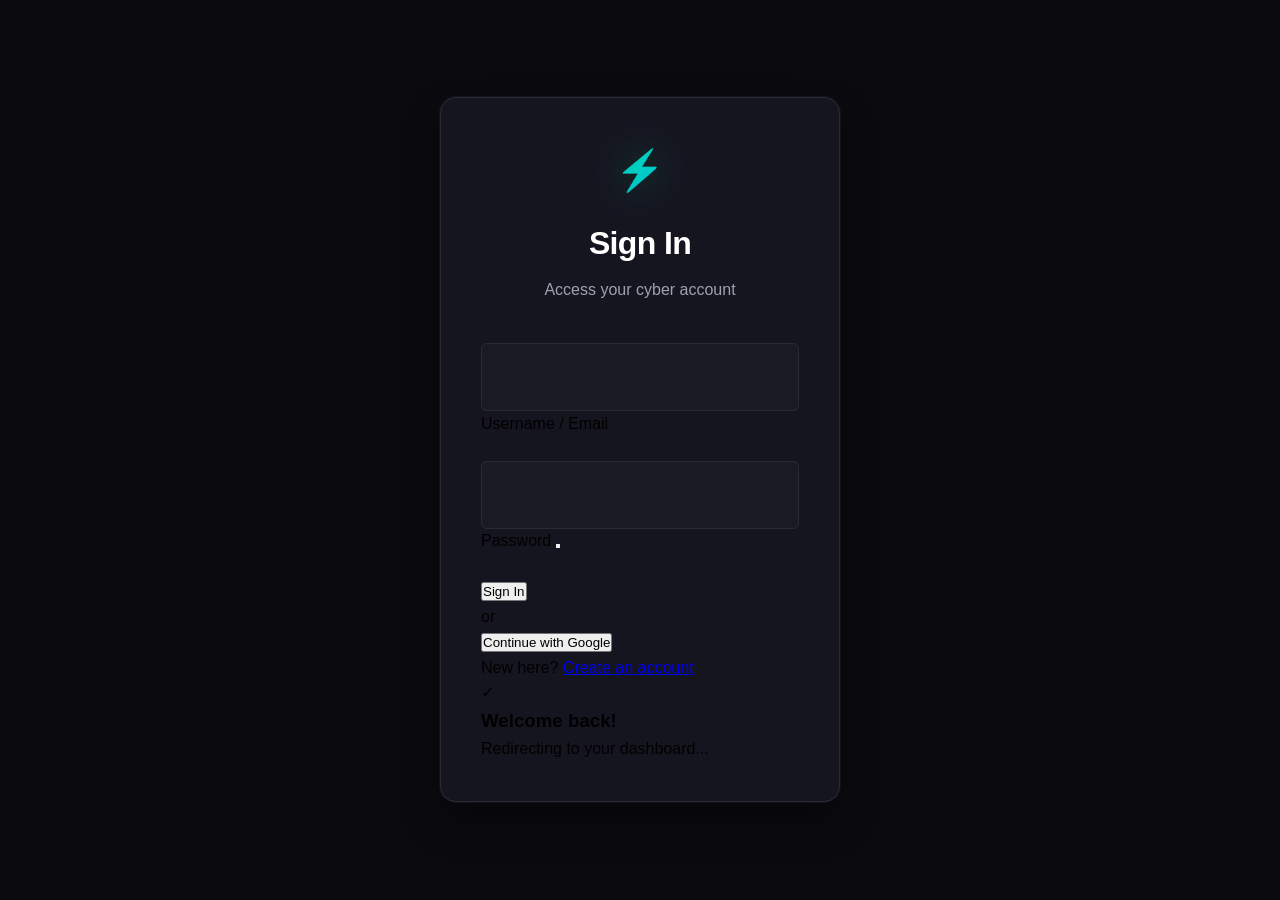
==== commit 1210a909: "Update index.html" ====
--- a/login/index.html
+++ b/login/index.html
@@ -4,10 +4,9 @@
     <meta charset="UTF-8">
     <meta name="viewport" content="width=device-width, initial-scale=1.0">
     <title>Neon Minimalist Login & Register Form</title>
-    <link rel="stylesheet" href="style.css">
+    
+    <link rel="stylesheet" href="style.css?v=2">
 </head>
-<link rel="stylesheet" href="style.css">
-<link rel="stylesheet" href="style.css?v=2">
 <body>
     <div class="login-container">
         <div class="login-card">
@@ -16,7 +15,7 @@
                 <div class="login-header">
                     <div class="logo-icon">⚡</div>
                     <h2>Sign In</h2>
-                    <p>Access your account</p>
+                    <p>Access your cyber account</p>
                 </div>
                 
                 <form class="login-form" id="loginForm" novalidate>
@@ -39,7 +38,7 @@
                         </div>
                     </div>
 
-                    <div id="loginAlert" style="color: #FF2E93; font-size: 0.9rem; margin-bottom: 15px; display: none; font-weight: bold;"></div>
+                    <div id="loginAlert" style="color: #ff0080; font-size: 0.9rem; margin-bottom: 20px; display: none; font-weight: 500;"></div>
 
                     <button type="submit" class="login-btn">
                         <span class="btn-text">Sign In</span>
@@ -47,6 +46,17 @@
                         <span class="btn-glow"></span>
                     </button>
                 </form>
+
+                <div class="divider">
+                    <span>or</span>
+                </div>
+
+                <div class="social-login">
+                    <button type="button" class="social-btn google-btn">
+                        <span class="social-icon google-icon"></span>
+                        <span>Continue with Google</span>
+                    </button>
+                </div>
 
                 <div class="signup-link">
                     <p>New here? <a href="#" onclick="switchForm('register')">Create an account</a></p>
@@ -85,12 +95,12 @@
                         </div>
                     </div>
 
-                    <div id="registerAlert" style="color: #FF2E93; font-size: 0.9rem; margin-bottom: 15px; display: none; font-weight: bold;"></div>
+                    <div id="registerAlert" style="color: #ff0080; font-size: 0.9rem; margin-bottom: 20px; display: none; font-weight: 500;"></div>
 
-                    <button type="submit" class="login-btn" style="background: linear-gradient(135deg, #00B2FF 0%, #0022FF 100%); box-shadow: 0 0 20px rgba(0, 178, 255, 0.4);">
+                    <button type="submit" class="login-btn" style="background: linear-gradient(135deg, #00B2FF 0%, #0022FF 100%);">
                         <span class="btn-text">Create Account</span>
                         <span class="btn-loader"></span>
-                        <span class="btn-glow" style="background: rgba(0, 178, 255, 0.6);"></span>
+                        <span class="btn-glow"></span>
                     </button>
                 </form>
 
@@ -113,6 +123,6 @@
         </div>
     </div>
 
-    <script src="script.js"></script>
+    <script src="script.js?v=2"></script>
 </body>
 </html>
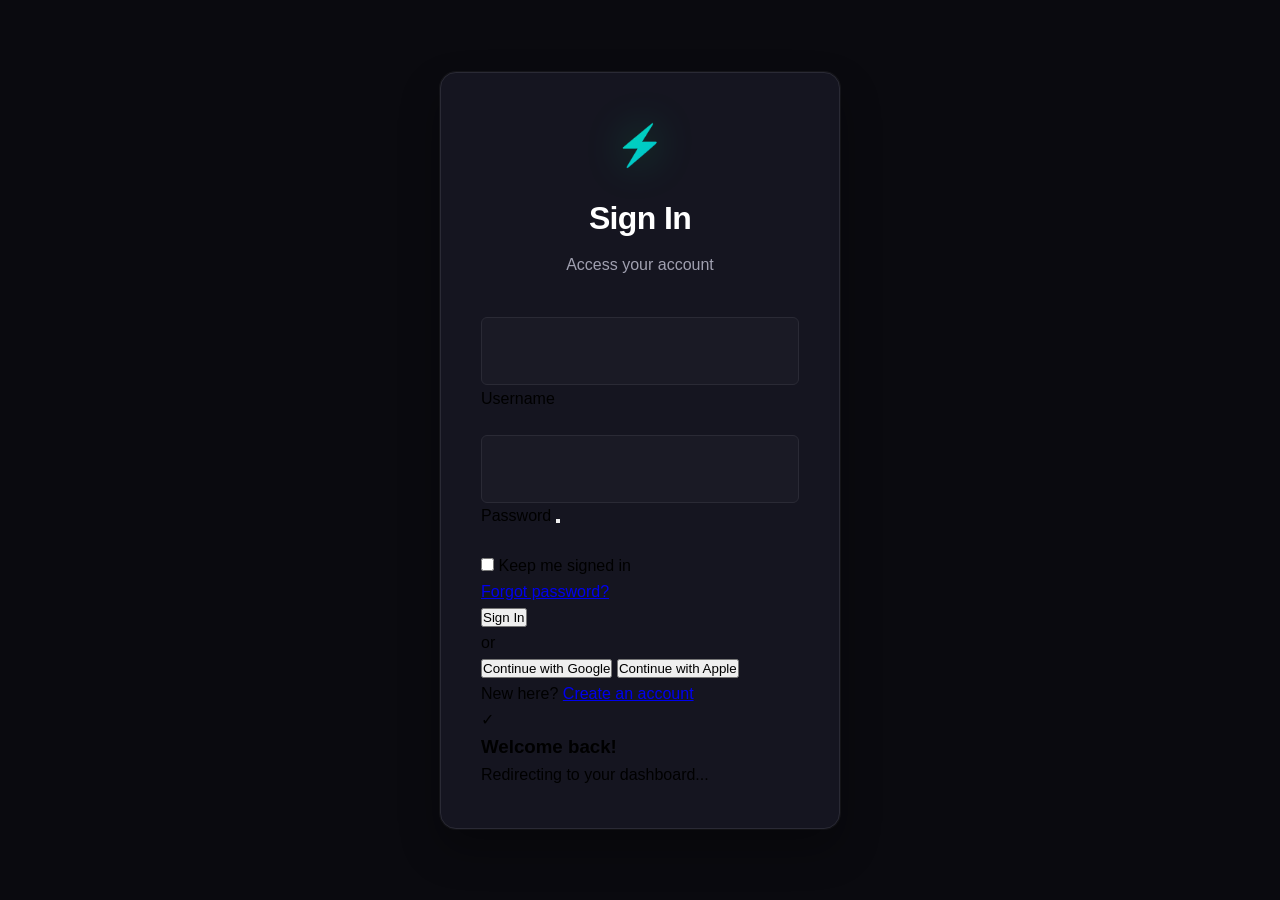
==== commit 3f6fede9: "Update index.html" ====
--- a/login/index.html
+++ b/login/index.html
@@ -3,126 +3,172 @@
 <head>
     <meta charset="UTF-8">
     <meta name="viewport" content="width=device-width, initial-scale=1.0">
-    <title>Neon Minimalist Login & Register Form</title>
-    
-    <link rel="stylesheet" href="style.css?v=2">
+    <title>Neon Minimalist Login Form</title>
+    <link rel="stylesheet" href="style.css">
 </head>
 <body>
+
     <div class="login-container">
+
         <div class="login-card">
-            
-            <div id="loginSection">
-                <div class="login-header">
-                    <div class="logo-icon">⚡</div>
-                    <h2>Sign In</h2>
-                    <p>Access your cyber account</p>
-                </div>
-                
-                <form class="login-form" id="loginForm" novalidate>
-                    <div class="form-group">
-                        <div class="input-wrapper">
-                            <input type="text" id="email" name="email" required autocomplete="username">
-                            <label for="email">Username / Email</label>
-                            <span class="input-line"></span>
-                        </div>
+
+            <div class="login-header">
+                <div class="logo-icon">⚡</div>
+                <h2>Sign In</h2>
+                <p>Access your account</p>
+            </div>
+
+            <form class="login-form" id="loginForm">
+
+                <div class="form-group">
+                    <div class="input-wrapper">
+                        <input
+                            type="text"
+                            id="username"
+                            name="username"
+                            required
+                            autocomplete="username"
+                        >
+                        <label for="username">Username</label>
+                        <span class="input-line"></span>
                     </div>
 
-                    <div class="form-group">
-                        <div class="input-wrapper password-wrapper">
-                            <input type="password" id="password" name="password" required autocomplete="current-password">
-                            <label for="password">Password</label>
-                            <button type="button" class="password-toggle" id="passwordToggle" aria-label="Toggle password visibility">
-                                <span class="toggle-icon"></span>
-                            </button>
-                            <span class="input-line"></span>
-                        </div>
+                    <span class="error-message" id="usernameError"></span>
+                </div>
+
+                <div class="form-group">
+                    <div class="input-wrapper password-wrapper">
+
+                        <input
+                            type="password"
+                            id="password"
+                            name="password"
+                            required
+                            autocomplete="current-password"
+                        >
+
+                        <label for="password">Password</label>
+
+                        <button
+                            type="button"
+                            class="password-toggle"
+                            id="passwordToggle"
+                            aria-label="Toggle password visibility"
+                        >
+                            <span class="toggle-icon"></span>
+                        </button>
+
+                        <span class="input-line"></span>
+
                     </div>
 
-                    <div id="loginAlert" style="color: #ff0080; font-size: 0.9rem; margin-bottom: 20px; display: none; font-weight: 500;"></div>
-
-                    <button type="submit" class="login-btn">
-                        <span class="btn-text">Sign In</span>
-                        <span class="btn-loader"></span>
-                        <span class="btn-glow"></span>
-                    </button>
-                </form>
-
-                <div class="divider">
-                    <span>or</span>
+                    <span class="error-message" id="passwordError"></span>
                 </div>
 
-                <div class="social-login">
-                    <button type="button" class="social-btn google-btn">
-                        <span class="social-icon google-icon"></span>
-                        <span>Continue with Google</span>
-                    </button>
+                <div class="form-options">
+
+                    <div class="remember-wrapper">
+
+                        <input
+                            type="checkbox"
+                            id="remember"
+                            name="remember"
+                        >
+
+                        <label for="remember" class="checkbox-label">
+                            <span class="custom-checkbox"></span>
+                            Keep me signed in
+                        </label>
+
+                    </div>
+
+                    <a href="#" class="forgot-password">
+                        Forgot password?
+                    </a>
+
                 </div>
 
-                <div class="signup-link">
-                    <p>New here? <a href="#" onclick="switchForm('register')">Create an account</a></p>
-                </div>
+                <button type="submit" class="login-btn btn">
+
+                    <span class="btn-text">
+                        Sign In
+                    </span>
+
+                    <span class="btn-loader"></span>
+
+                    <span class="btn-glow"></span>
+
+                </button>
+
+            </form>
+
+            <div class="divider">
+                <span>or</span>
             </div>
 
-            <div id="registerSection" style="display: none;">
-                <div class="login-header">
-                    <div class="logo-icon">✨</div>
-                    <h2>Register</h2>
-                    <p>Create your cyber account</p>
-                </div>
-                
-                <form class="login-form" id="registerForm" novalidate>
-                    <div class="form-group">
-                        <div class="input-wrapper">
-                            <input type="text" id="regUsername" required autocomplete="off">
-                            <label for="regUsername">Username</label>
-                            <span class="input-line"></span>
-                        </div>
-                    </div>
+            <div class="social-login">
 
-                    <div class="form-group">
-                        <div class="input-wrapper">
-                            <input type="email" id="regEmail" required autocomplete="off">
-                            <label for="regEmail">Email Address</label>
-                            <span class="input-line"></span>
-                        </div>
-                    </div>
+                <button
+                    type="button"
+                    class="social-btn google-btn"
+                >
+                    <span class="social-icon google-icon"></span>
+                    <span>Continue with Google</span>
+                </button>
 
-                    <div class="form-group">
-                        <div class="input-wrapper password-wrapper">
-                            <input type="password" id="regPassword" required autocomplete="off">
-                            <label for="regPassword">Password</label>
-                            <span class="input-line"></span>
-                        </div>
-                    </div>
+                <button
+                    type="button"
+                    class="social-btn apple-btn"
+                >
+                    <span class="social-icon apple-icon"></span>
+                    <span>Continue with Apple</span>
+                </button>
 
-                    <div id="registerAlert" style="color: #ff0080; font-size: 0.9rem; margin-bottom: 20px; display: none; font-weight: 500;"></div>
-
-                    <button type="submit" class="login-btn" style="background: linear-gradient(135deg, #00B2FF 0%, #0022FF 100%);">
-                        <span class="btn-text">Create Account</span>
-                        <span class="btn-loader"></span>
-                        <span class="btn-glow"></span>
-                    </button>
-                </form>
-
-                <div class="signup-link">
-                    <p>Already have an account? <a href="#" onclick="switchForm('login')">Sign In instead</a></p>
-                </div>
             </div>
 
-            <div class="success-message" id="successMessage">
-                <div class="success-icon">✓</div>
-                <h3 id="successTitle">Welcome back!</h3>
-                <p id="successSub">Redirecting to your dashboard...</p>
+            <div class="signup-link">
+                <p>
+                    New here?
+                    <a href="../register/index.html">
+                        Create an account
+                    </a>
+                </p>
             </div>
+
+            <div
+                class="success-message"
+                id="successMessage"
+            >
+
+                <div class="success-icon">
+                    ✓
+                </div>
+
+                <h3>
+                    Welcome back!
+                </h3>
+
+                <p>
+                    Redirecting to your dashboard...
+                </p>
+
+            </div>
+
         </div>
-        
+
         <div class="background-effects">
+
             <div class="glow-orb glow-orb-1"></div>
+
             <div class="glow-orb glow-orb-2"></div>
+
             <div class="glow-orb glow-orb-3"></div>
+
         </div>
+
     </div>
 
-    <script src="script.js?v=2"></script>
+    <script src="script.js"></script>
+
 </body>
 </html>
